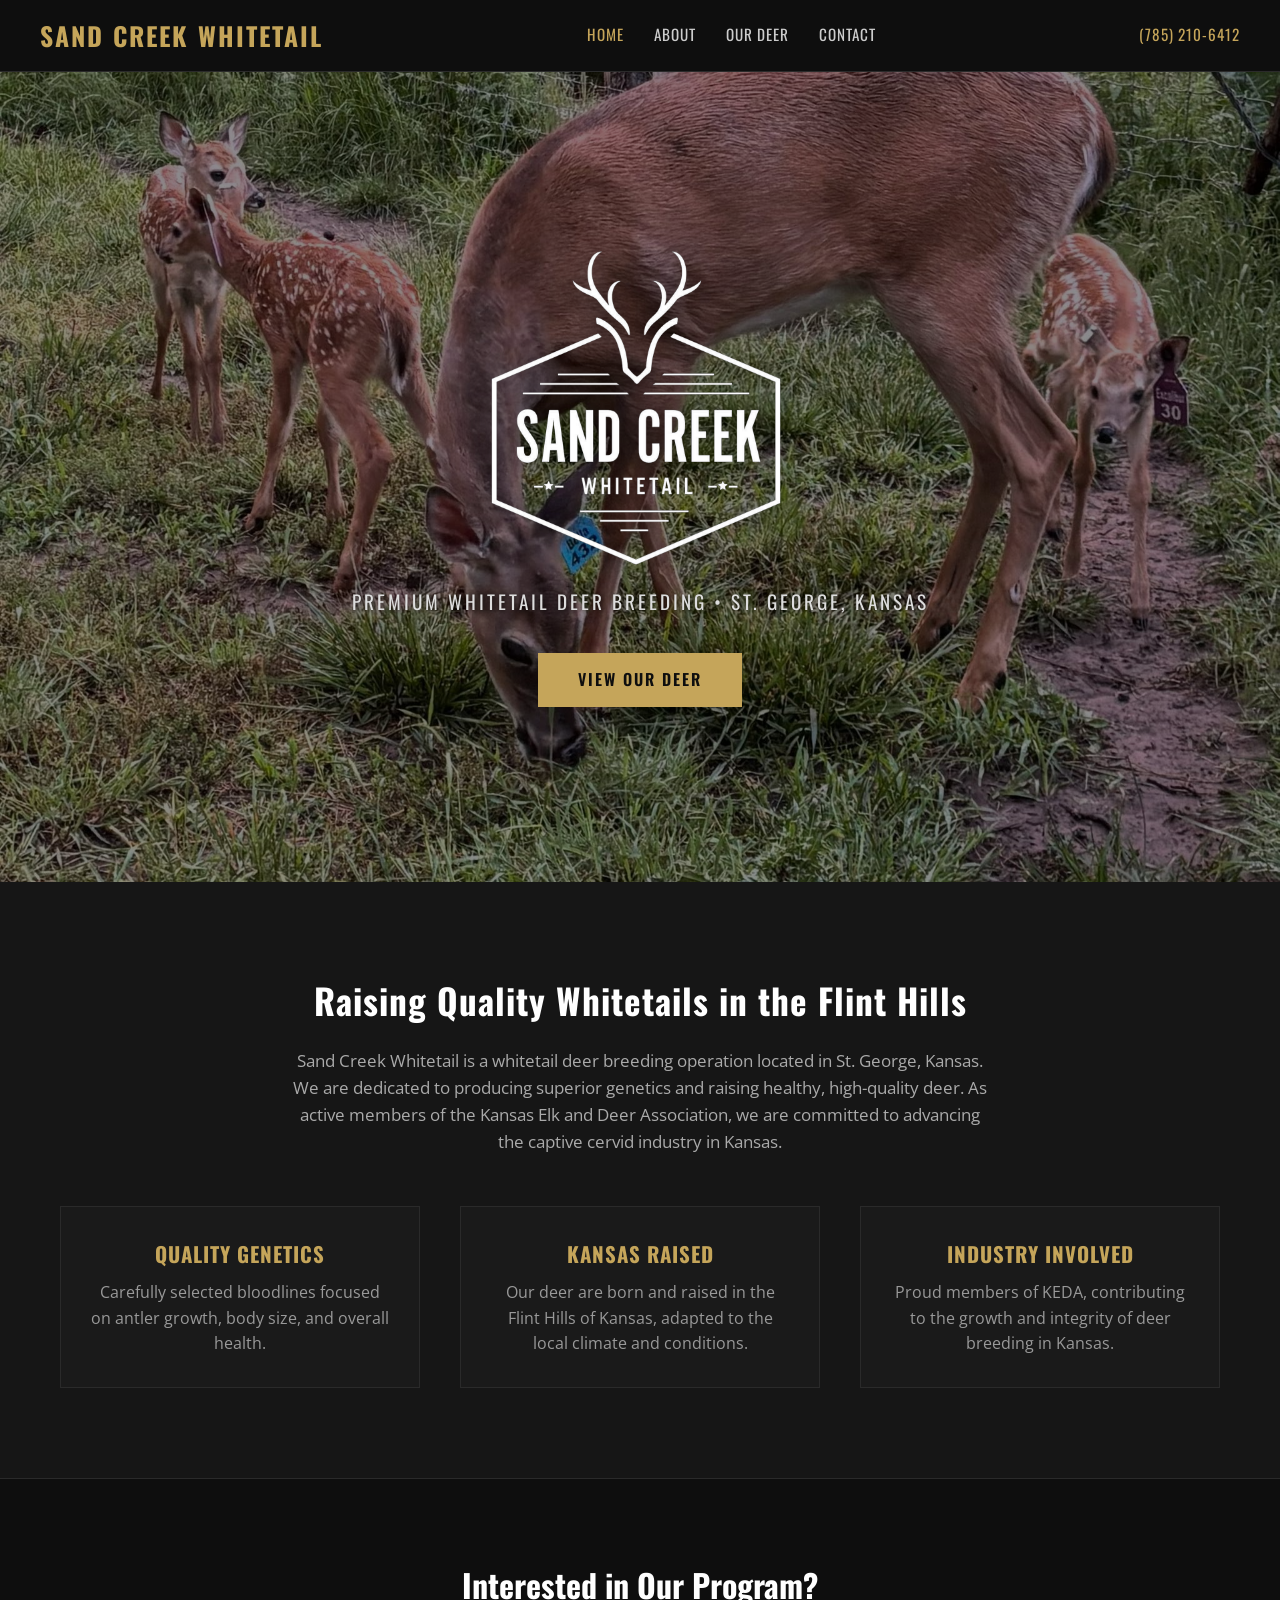
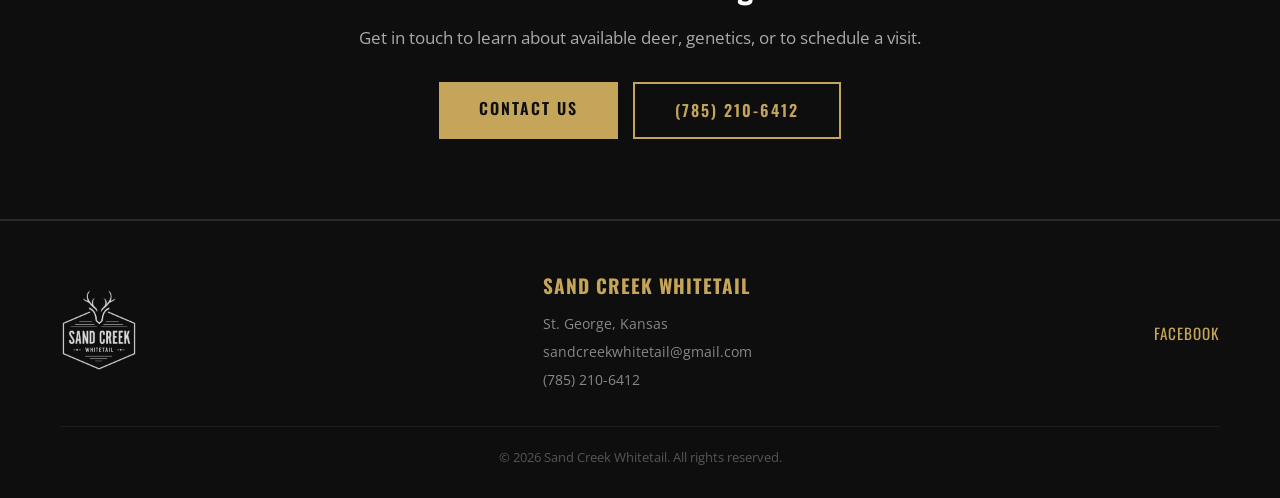
==== index.html @ 1501b025 "v10 premium design" ====
<!DOCTYPE html>
<html lang="en">
<head>
    <meta charset="UTF-8">
    <meta name="viewport" content="width=device-width, initial-scale=1.0">
    <title>Sand Creek Whitetail | St. George, Kansas</title>
    <link rel="stylesheet" href="css/style.css">
    <link href="https://fonts.googleapis.com/css2?family=Oswald:wght@400;600;700&family=Open+Sans:wght@400;600&display=swap" rel="stylesheet">
</head>
<body>
    <header>
        <nav class="navbar">
            <div class="logo">
                <a href="index.html">Sand Creek Whitetail</a>
            </div>
            <ul class="nav-links">
                <li><a href="index.html" class="active">Home</a></li>
                <li><a href="about.html">About</a></li>
                <li><a href="our-deer.html">Our Deer</a></li>
                <li><a href="contact.html">Contact</a></li>
            </ul>
            <div class="nav-phone">
                <a href="tel:7852106412">(785) 210-6412</a>
            </div>
            <div class="hamburger">
                <span></span>
                <span></span>
                <span></span>
            </div>
        </nav>
    </header>

    <section class="hero-slideshow">
        <div class="slides" id="slideshow"></div>
        <div class="hero-overlay"></div>
        <div class="hero-content">
            <img src="images/logo.png" alt="Sand Creek Whitetail" class="hero-logo">
            <p class="tagline">Premium Whitetail Deer Breeding &bull; St. George, Kansas</p>
            <a href="our-deer.html" class="btn">View Our Deer</a>
        </div>
    </section>

    <section class="intro">
        <div class="container">
            <h2>Raising Quality Whitetails in the Flint Hills</h2>
            <p>Sand Creek Whitetail is a whitetail deer breeding operation located in St. George, Kansas. We are dedicated to producing superior genetics and raising healthy, high-quality deer. As active members of the Kansas Elk and Deer Association, we are committed to advancing the captive cervid industry in Kansas.</p>
            <div class="features">
                <div class="feature">
                    <h3>Quality Genetics</h3>
                    <p>Carefully selected bloodlines focused on antler growth, body size, and overall health.</p>
                </div>
                <div class="feature">
                    <h3>Kansas Raised</h3>
                    <p>Our deer are born and raised in the Flint Hills of Kansas, adapted to the local climate and conditions.</p>
                </div>
                <div class="feature">
                    <h3>Industry Involved</h3>
                    <p>Proud members of KEDA, contributing to the growth and integrity of deer breeding in Kansas.</p>
                </div>
            </div>
        </div>
    </section>

    <section class="cta">
        <div class="container">
            <h2>Interested in Our Program?</h2>
            <p>Get in touch to learn about available deer, genetics, or to schedule a visit.</p>
            <div class="cta-buttons">
                <a href="contact.html" class="btn">Contact Us</a>
                <a href="tel:7852106412" class="btn btn-outline">(785) 210-6412</a>
            </div>
        </div>
    </section>

    <footer>
        <div class="container">
            <div class="footer-content">
                <div class="footer-logo">
                    <img src="images/logo.png" alt="Sand Creek Whitetail" class="footer-logo-img">
                </div>
                <div class="footer-info">
                    <h3>Sand Creek Whitetail</h3>
                    <p>St. George, Kansas</p>
                    <p><a href="mailto:sandcreekwhitetail@gmail.com">sandcreekwhitetail@gmail.com</a></p>
                    <p><a href="tel:7852106412">(785) 210-6412</a></p>
                </div>
                <div class="footer-social">
                    <a href="https://www.facebook.com/sandcreekwhitetail" target="_blank">Facebook</a>
                </div>
            </div>
            <div class="footer-bottom">
                <p>&copy; 2026 Sand Creek Whitetail. All rights reserved.</p>
            </div>
        </div>
    </footer>

    <script src="js/main.js"></script>
</body>
</html>
---- css/style.css ----
/* Reset & Base */
* { margin: 0; padding: 0; box-sizing: border-box; }

body {
    font-family: 'Open Sans', sans-serif;
    color: #2c2c2c;
    line-height: 1.6;
    background: #111;
}

a { text-decoration: none; color: inherit; }

.container { max-width: 1200px; margin: 0 auto; padding: 0 20px; }

/* Navigation */
.navbar {
    display: flex;
    justify-content: space-between;
    align-items: center;
    padding: 15px 40px;
    background: #0e0e0e;
    position: sticky;
    top: 0;
    z-index: 1000;
    border-bottom: 1px solid #2a2a2a;
}

.logo a {
    font-family: 'Oswald', sans-serif;
    font-size: 1.6rem;
    font-weight: 700;
    color: #c5a55a;
    text-transform: uppercase;
    letter-spacing: 2px;
}

.nav-links {
    display: flex;
    list-style: none;
    gap: 30px;
}

.nav-links a {
    font-family: 'Oswald', sans-serif;
    font-size: 0.95rem;
    color: #ccc;
    text-transform: uppercase;
    letter-spacing: 1px;
    transition: color 0.3s;
}

.nav-links a:hover, .nav-links a.active { color: #c5a55a; }

.nav-phone a {
    font-family: 'Oswald', sans-serif;
    font-size: 0.95rem;
    color: #c5a55a;
    letter-spacing: 1px;
    transition: color 0.3s;
}

.nav-phone a:hover { color: #fff; }

.hamburger { display: none; flex-direction: column; cursor: pointer; gap: 5px; }
.hamburger span { width: 25px; height: 3px; background: #fff; transition: 0.3s; }

/* Hero Slideshow */
.hero-slideshow {
    position: relative;
    height: 90vh;
    min-height: 600px;
    overflow: hidden;
}

.slides { position: absolute; top: 0; left: 0; width: 100%; height: 100%; }

.slide {
    position: absolute;
    top: 0; left: 0;
    width: 100%; height: 100%;
    background-size: cover;
    background-position: center;
    opacity: 0;
    transition: opacity 1.5s ease-in-out;
}

.slide.active { opacity: 1; }

.hero-slideshow .hero-overlay {
    position: absolute;
    top: 0; left: 0;
    width: 100%; height: 100%;
    background: rgba(0, 0, 0, 0.45);
    z-index: 1;
}

.hero-slideshow .hero-content {
    position: relative;
    z-index: 2;
    color: #fff;
    text-align: center;
    display: flex;
    flex-direction: column;
    align-items: center;
    justify-content: center;
    height: 100%;
    padding: 0 20px;
}

.hero-logo {
    width: 320px;
    max-width: 70%;
    height: auto;
    margin-bottom: 20px;
    filter: drop-shadow(0 2px 12px rgba(0,0,0,0.7));
}

.hero-content .tagline {
    font-family: 'Oswald', sans-serif;
    font-size: 1.2rem;
    margin-bottom: 35px;
    color: #ddd;
    letter-spacing: 3px;
    text-transform: uppercase;
    text-shadow: 1px 1px 4px rgba(0,0,0,0.7);
}

/* Buttons */
.btn {
    display: inline-block;
    padding: 14px 40px;
    background: #c5a55a;
    color: #0e0e0e;
    font-family: 'Oswald', sans-serif;
    font-size: 1rem;
    font-weight: 600;
    text-transform: uppercase;
    letter-spacing: 2px;
    transition: background 0.3s;
}

.btn:hover { background: #d4b86a; }

.btn-outline {
    background: transparent;
    border: 2px solid #c5a55a;
    color: #c5a55a;
    margin-left: 15px;
}

.btn-outline:hover { background: #c5a55a; color: #0e0e0e; }

.cta-buttons { display: flex; justify-content: center; flex-wrap: wrap; gap: 15px; }
.cta-buttons .btn { margin: 0; }

/* Intro Section */
.intro {
    padding: 90px 20px;
    text-align: center;
    background: #161616;
}

.intro h2 {
    font-family: 'Oswald', sans-serif;
    font-size: 2.2rem;
    margin-bottom: 20px;
    color: #fff;
    letter-spacing: 1px;
}

.intro > .container > p {
    max-width: 700px;
    margin: 0 auto 50px;
    font-size: 1.05rem;
    color: #aaa;
}

.features {
    display: grid;
    grid-template-columns: repeat(auto-fit, minmax(280px, 1fr));
    gap: 40px;
    margin-top: 40px;
}

.feature {
    padding: 30px;
    border: 1px solid #2a2a2a;
    background: #1a1a1a;
}

.feature h3 {
    font-family: 'Oswald', sans-serif;
    font-size: 1.3rem;
    margin-bottom: 10px;
    color: #c5a55a;
    text-transform: uppercase;
    letter-spacing: 1px;
}

.feature p { color: #999; }

/* CTA Section */
.cta {
    background: #0e0e0e;
    padding: 80px 20px;
    text-align: center;
    border-top: 1px solid #2a2a2a;
    border-bottom: 1px solid #2a2a2a;
}

.cta h2 {
    font-family: 'Oswald', sans-serif;
    font-size: 2rem;
    margin-bottom: 15px;
    color: #fff;
}

.cta p { margin-bottom: 30px; font-size: 1.05rem; color: #aaa; }

/* Page Header */
.page-header {
    background: #0e0e0e;
    padding: 70px 20px;
    text-align: center;
    border-bottom: 1px solid #2a2a2a;
}

.page-header h1 {
    font-family: 'Oswald', sans-serif;
    font-size: 2.8rem;
    color: #c5a55a;
    text-transform: uppercase;
    letter-spacing: 4px;
}

/* About Page */
.about-content { padding: 70px 20px; background: #161616; }

.about-text { max-width: 800px; margin: 0 auto; }

.about-text h2 {
    font-family: 'Oswald', sans-serif;
    font-size: 1.8rem;
    margin: 40px 0 15px;
    color: #c5a55a;
    text-transform: uppercase;
    letter-spacing: 1px;
}

.about-text h2:first-child { margin-top: 0; }
.about-text p { margin-bottom: 15px; color: #bbb; font-size: 1.05rem; }

/* Deer Gallery */
.deer-gallery { padding: 70px 20px; background: #161616; }

.section-intro {
    text-align: center;
    max-width: 600px;
    margin: 0 auto 50px;
    color: #999;
    font-size: 1rem;
}

.deer-grid {
    display: grid;
    grid-template-columns: repeat(auto-fit, minmax(300px, 1fr));
    gap: 4px;
}

.deer-card {
    position: relative;
    overflow: hidden;
    display: block;
    cursor: pointer;
}

.deer-card:hover .deer-image { transform: scale(1.05); }

.deer-image {
    width: 100%;
    height: 380px;
    object-fit: cover;
    display: block;
    transition: transform 0.5s ease;
}

.deer-card-label {
    position: absolute;
    bottom: 0;
    left: 0;
    right: 0;
    padding: 35px 20px 18px;
    background: linear-gradient(transparent, rgba(0,0,0,0.85));
    font-family: 'Oswald', sans-serif;
    font-size: 1.4rem;
    font-weight: 600;
    color: #fff;
    text-transform: uppercase;
    letter-spacing: 2px;
}

/* Deer Detail Page */
.deer-detail { padding: 60px 20px; background: #161616; }

.back-link {
    display: inline-block;
    margin-bottom: 30px;
    font-family: 'Oswald', sans-serif;
    font-size: 0.9rem;
    color: #c5a55a;
    text-transform: uppercase;
    letter-spacing: 2px;
    transition: color 0.3s;
}

.back-link:hover { color: #fff; }

.deer-detail-grid {
    display: grid;
    grid-template-columns: repeat(auto-fit, minmax(400px, 1fr));
    gap: 4px;
}

.deer-detail-image { width: 100%; height: auto; display: block; }

/* Contact Page */
.contact-content { padding: 70px 20px; background: #161616; }

.contact-grid {
    display: grid;
    grid-template-columns: 1fr 1fr;
    gap: 60px;
    align-items: start;
}

.contact-info h2 {
    font-family: 'Oswald', sans-serif;
    font-size: 1.8rem;
    color: #c5a55a;
    margin-bottom: 15px;
    text-transform: uppercase;
    letter-spacing: 1px;
}

.contact-info > p { color: #999; margin-bottom: 30px; }

.contact-item { margin-bottom: 25px; }

.contact-item h3 {
    font-family: 'Oswald', sans-serif;
    font-size: 1rem;
    color: #c5a55a;
    margin-bottom: 5px;
    text-transform: uppercase;
    letter-spacing: 1px;
}

.contact-item a { color: #bbb; transition: color 0.3s; }
.contact-item a:hover { color: #c5a55a; }

/* Footer */
footer {
    background: #0e0e0e;
    color: #888;
    padding: 50px 20px 30px;
    border-top: 1px solid #2a2a2a;
}

.footer-content {
    display: flex;
    justify-content: space-between;
    align-items: center;
    margin-bottom: 30px;
    gap: 30px;
}

.footer-logo-img {
    height: 80px;
    width: auto;
    opacity: 0.85;
}

.footer-info h3 {
    font-family: 'Oswald', sans-serif;
    color: #c5a55a;
    font-size: 1.2rem;
    margin-bottom: 10px;
    text-transform: uppercase;
    letter-spacing: 1px;
}

.footer-info p { margin-bottom: 5px; font-size: 0.9rem; }
.footer-info a { color: #888; transition: color 0.3s; }
.footer-info a:hover { color: #c5a55a; }

.footer-social a {
    color: #c5a55a;
    font-family: 'Oswald', sans-serif;
    font-size: 0.95rem;
    text-transform: uppercase;
    letter-spacing: 1px;
}

.footer-bottom {
    border-top: 1px solid #1e1e1e;
    padding-top: 20px;
    text-align: center;
    font-size: 0.8rem;
    color: #555;
}

/* Responsive */
@media (max-width: 768px) {
    .nav-links {
        display: none;
        position: absolute;
        top: 100%;
        left: 0;
        width: 100%;
        background: #0e0e0e;
        flex-direction: column;
        padding: 20px 40px;
        gap: 15px;
    }

    .nav-links.active { display: flex; }
    .hamburger { display: flex; }
    .nav-phone { display: none; }

    .hero-logo { width: 220px; }
    .hero-content .tagline { font-size: 0.9rem; letter-spacing: 2px; }

    .deer-detail-grid { grid-template-columns: 1fr; }
    .contact-grid { grid-template-columns: 1fr; }

    .footer-content { flex-direction: column; text-align: center; }
}
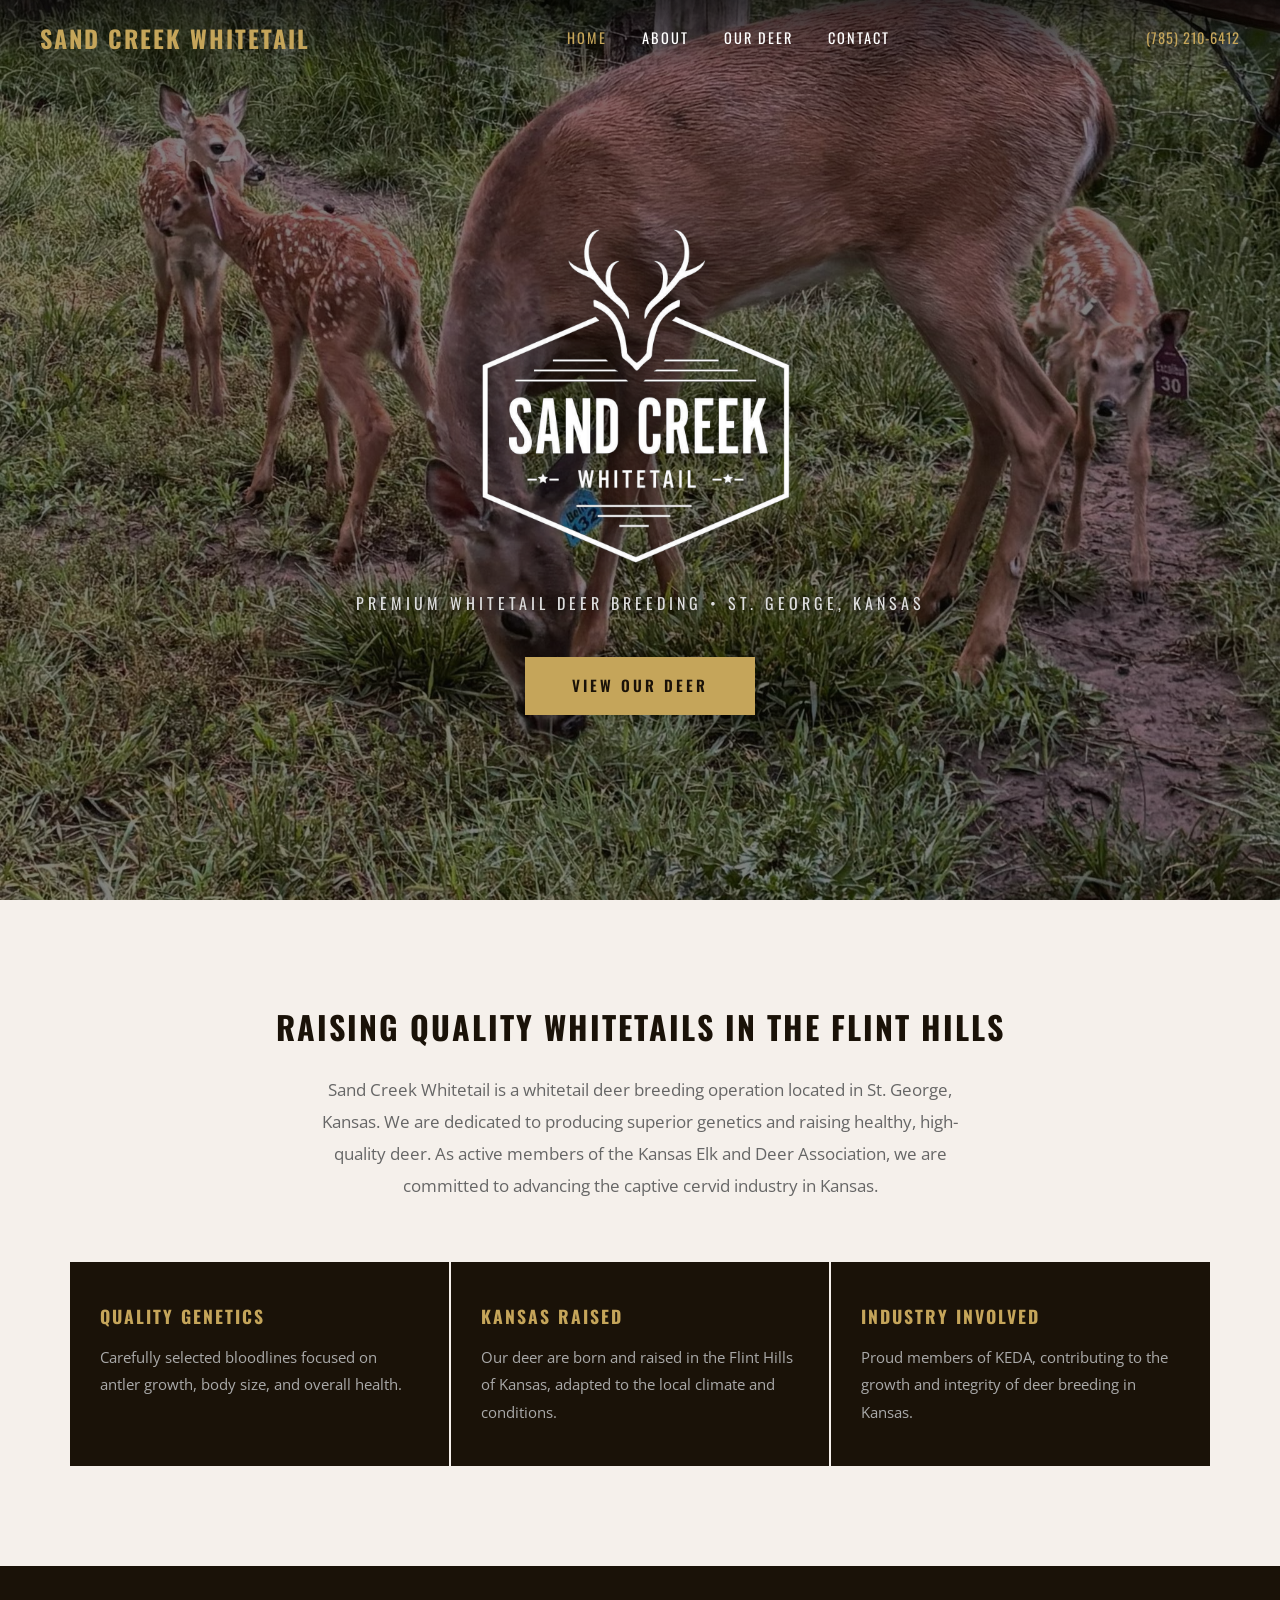
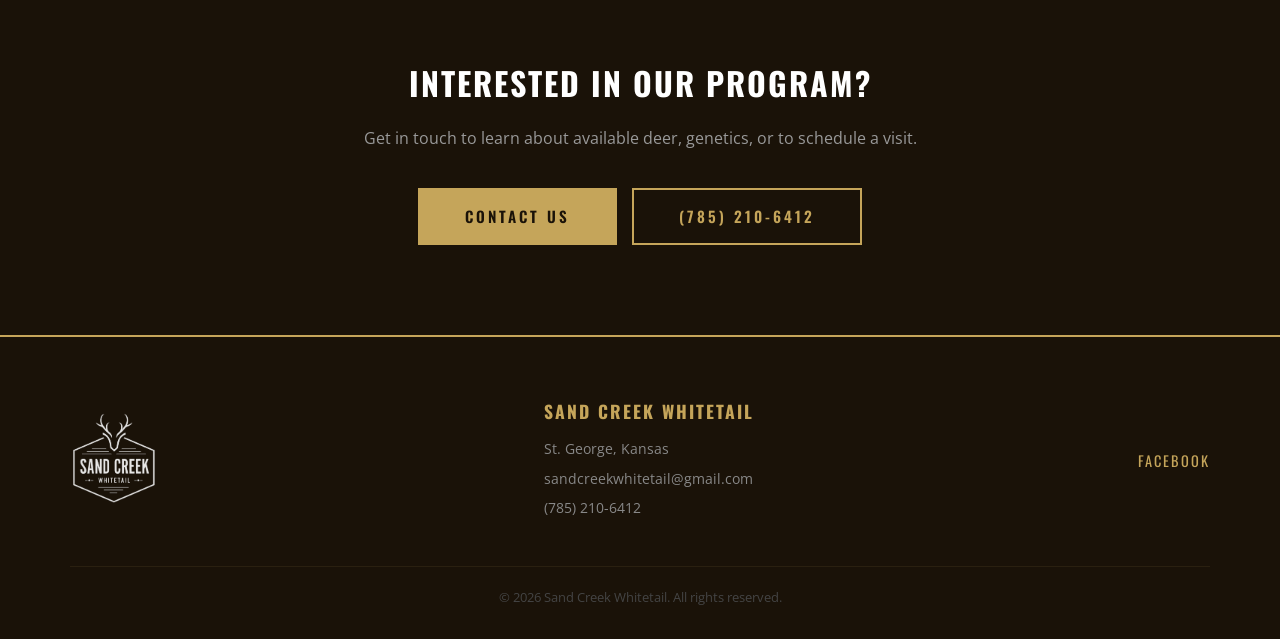
==== commit 1c3cc79d: "v11 rocky ridge style" ====
--- a/index.html
+++ b/index.html
@@ -8,8 +8,12 @@
     <link href="https://fonts.googleapis.com/css2?family=Oswald:wght@400;600;700&family=Open+Sans:wght@400;600&display=swap" rel="stylesheet">
 </head>
 <body>
-    <header>
-        <nav class="navbar">
+
+    <section class="hero-slideshow">
+        <div class="slides" id="slideshow"></div>
+        <div class="hero-overlay"></div>
+
+        <nav class="navbar navbar-hero">
             <div class="logo">
                 <a href="index.html">Sand Creek Whitetail</a>
             </div>
@@ -28,11 +32,7 @@
                 <span></span>
             </div>
         </nav>
-    </header>
 
-    <section class="hero-slideshow">
-        <div class="slides" id="slideshow"></div>
-        <div class="hero-overlay"></div>
         <div class="hero-content">
             <img src="images/logo.png" alt="Sand Creek Whitetail" class="hero-logo">
             <p class="tagline">Premium Whitetail Deer Breeding &bull; St. George, Kansas</p>
--- a/css/style.css
+++ b/css/style.css
@@ -3,31 +3,41 @@
 
 body {
     font-family: 'Open Sans', sans-serif;
-    color: #2c2c2c;
-    line-height: 1.6;
-    background: #111;
+    color: #222;
+    line-height: 1.7;
+    background: #f5f0eb;
 }
 
 a { text-decoration: none; color: inherit; }
-
-.container { max-width: 1200px; margin: 0 auto; padding: 0 20px; }
-
-/* Navigation */
+.container { max-width: 1200px; margin: 0 auto; padding: 0 30px; }
+
+/* ── NAVBAR ── */
 .navbar {
     display: flex;
     justify-content: space-between;
     align-items: center;
-    padding: 15px 40px;
-    background: #0e0e0e;
+    padding: 18px 40px;
+    z-index: 100;
+}
+
+/* Transparent navbar overlaid on hero */
+.navbar-hero {
+    position: absolute;
+    top: 0; left: 0; right: 0;
+    background: linear-gradient(to bottom, rgba(0,0,0,0.6) 0%, transparent 100%);
+}
+
+/* Solid navbar for inner pages */
+.navbar-solid {
     position: sticky;
     top: 0;
-    z-index: 1000;
-    border-bottom: 1px solid #2a2a2a;
+    background: #1a1208;
+    border-bottom: 2px solid #c5a55a;
 }
 
 .logo a {
     font-family: 'Oswald', sans-serif;
-    font-size: 1.6rem;
+    font-size: 1.5rem;
     font-weight: 700;
     color: #c5a55a;
     text-transform: uppercase;
@@ -37,39 +47,43 @@
 .nav-links {
     display: flex;
     list-style: none;
-    gap: 30px;
+    gap: 35px;
 }
 
 .nav-links a {
     font-family: 'Oswald', sans-serif;
-    font-size: 0.95rem;
-    color: #ccc;
-    text-transform: uppercase;
+    font-size: 0.9rem;
+    color: #fff;
+    text-transform: uppercase;
+    letter-spacing: 2px;
+    transition: color 0.3s;
+}
+
+.nav-links a:hover, .nav-links a.active { color: #c5a55a; }
+
+.nav-phone a {
+    font-family: 'Oswald', sans-serif;
+    font-size: 0.9rem;
+    color: #c5a55a;
     letter-spacing: 1px;
     transition: color 0.3s;
 }
 
-.nav-links a:hover, .nav-links a.active { color: #c5a55a; }
-
-.nav-phone a {
-    font-family: 'Oswald', sans-serif;
-    font-size: 0.95rem;
-    color: #c5a55a;
-    letter-spacing: 1px;
-    transition: color 0.3s;
-}
-
 .nav-phone a:hover { color: #fff; }
 
 .hamburger { display: none; flex-direction: column; cursor: pointer; gap: 5px; }
-.hamburger span { width: 25px; height: 3px; background: #fff; transition: 0.3s; }
-
-/* Hero Slideshow */
+.hamburger span { width: 25px; height: 2px; background: #fff; }
+
+/* ── HERO SLIDESHOW ── */
 .hero-slideshow {
     position: relative;
-    height: 90vh;
-    min-height: 600px;
+    height: 100vh;
+    min-height: 650px;
     overflow: hidden;
+    display: flex;
+    flex-direction: column;
+    justify-content: center;
+    align-items: center;
 }
 
 .slides { position: absolute; top: 0; left: 0; width: 100%; height: 100%; }
@@ -79,7 +93,7 @@
     top: 0; left: 0;
     width: 100%; height: 100%;
     background-size: cover;
-    background-position: center;
+    background-position: center center;
     opacity: 0;
     transition: opacity 1.5s ease-in-out;
 }
@@ -90,7 +104,7 @@
     position: absolute;
     top: 0; left: 0;
     width: 100%; height: 100%;
-    background: rgba(0, 0, 0, 0.45);
+    background: rgba(10, 8, 4, 0.5);
     z-index: 1;
 }
 
@@ -103,109 +117,107 @@
     flex-direction: column;
     align-items: center;
     justify-content: center;
-    height: 100%;
-    padding: 0 20px;
+    padding: 100px 20px 60px;
+    width: 100%;
 }
 
 .hero-logo {
-    width: 320px;
-    max-width: 70%;
+    width: 340px;
+    max-width: 65%;
     height: auto;
-    margin-bottom: 20px;
-    filter: drop-shadow(0 2px 12px rgba(0,0,0,0.7));
+    margin-bottom: 25px;
+    filter: drop-shadow(0 4px 20px rgba(0,0,0,0.8));
 }
 
 .hero-content .tagline {
     font-family: 'Oswald', sans-serif;
-    font-size: 1.2rem;
-    margin-bottom: 35px;
+    font-size: 1rem;
+    margin-bottom: 40px;
     color: #ddd;
-    letter-spacing: 3px;
-    text-transform: uppercase;
-    text-shadow: 1px 1px 4px rgba(0,0,0,0.7);
-}
-
-/* Buttons */
+    letter-spacing: 4px;
+    text-transform: uppercase;
+    text-shadow: 1px 1px 6px rgba(0,0,0,0.8);
+}
+
+/* ── BUTTONS ── */
 .btn {
     display: inline-block;
-    padding: 14px 40px;
+    padding: 14px 45px;
     background: #c5a55a;
-    color: #0e0e0e;
-    font-family: 'Oswald', sans-serif;
-    font-size: 1rem;
+    color: #1a1208;
+    font-family: 'Oswald', sans-serif;
+    font-size: 0.95rem;
     font-weight: 600;
     text-transform: uppercase;
-    letter-spacing: 2px;
-    transition: background 0.3s;
-}
-
-.btn:hover { background: #d4b86a; }
+    letter-spacing: 3px;
+    transition: background 0.3s, color 0.3s;
+    border: 2px solid #c5a55a;
+}
+
+.btn:hover { background: #d4b86a; border-color: #d4b86a; }
 
 .btn-outline {
     background: transparent;
-    border: 2px solid #c5a55a;
-    color: #c5a55a;
-    margin-left: 15px;
-}
-
-.btn-outline:hover { background: #c5a55a; color: #0e0e0e; }
+    color: #c5a55a;
+}
+
+.btn-outline:hover { background: #c5a55a; color: #1a1208; }
 
 .cta-buttons { display: flex; justify-content: center; flex-wrap: wrap; gap: 15px; }
-.cta-buttons .btn { margin: 0; }
-
-/* Intro Section */
+
+/* ── INTRO ── */
 .intro {
-    padding: 90px 20px;
-    text-align: center;
-    background: #161616;
+    padding: 100px 20px;
+    text-align: center;
+    background: #f5f0eb;
 }
 
 .intro h2 {
     font-family: 'Oswald', sans-serif;
-    font-size: 2.2rem;
+    font-size: 2rem;
     margin-bottom: 20px;
-    color: #fff;
-    letter-spacing: 1px;
+    color: #1a1208;
+    letter-spacing: 2px;
+    text-transform: uppercase;
 }
 
 .intro > .container > p {
-    max-width: 700px;
-    margin: 0 auto 50px;
+    max-width: 680px;
+    margin: 0 auto 60px;
     font-size: 1.05rem;
-    color: #aaa;
+    color: #666;
+    line-height: 1.9;
 }
 
 .features {
     display: grid;
     grid-template-columns: repeat(auto-fit, minmax(280px, 1fr));
-    gap: 40px;
-    margin-top: 40px;
+    gap: 2px;
+    margin-top: 20px;
 }
 
 .feature {
-    padding: 30px;
-    border: 1px solid #2a2a2a;
-    background: #1a1a1a;
+    padding: 40px 30px;
+    background: #1a1208;
+    text-align: left;
 }
 
 .feature h3 {
     font-family: 'Oswald', sans-serif;
-    font-size: 1.3rem;
-    margin-bottom: 10px;
-    color: #c5a55a;
-    text-transform: uppercase;
-    letter-spacing: 1px;
-}
-
-.feature p { color: #999; }
-
-/* CTA Section */
+    font-size: 1.1rem;
+    margin-bottom: 12px;
+    color: #c5a55a;
+    text-transform: uppercase;
+    letter-spacing: 2px;
+}
+
+.feature p { color: #aaa; font-size: 0.95rem; line-height: 1.8; }
+
+/* ── CTA ── */
 .cta {
-    background: #0e0e0e;
-    padding: 80px 20px;
-    text-align: center;
-    border-top: 1px solid #2a2a2a;
-    border-bottom: 1px solid #2a2a2a;
+    background: #1a1208;
+    padding: 90px 20px;
+    text-align: center;
 }
 
 .cta h2 {
@@ -213,58 +225,62 @@
     font-size: 2rem;
     margin-bottom: 15px;
     color: #fff;
-}
-
-.cta p { margin-bottom: 30px; font-size: 1.05rem; color: #aaa; }
-
-/* Page Header */
+    text-transform: uppercase;
+    letter-spacing: 2px;
+}
+
+.cta p { margin-bottom: 35px; font-size: 1rem; color: #999; }
+
+/* ── PAGE HEADER ── */
 .page-header {
-    background: #0e0e0e;
-    padding: 70px 20px;
-    text-align: center;
-    border-bottom: 1px solid #2a2a2a;
+    background: #1a1208;
+    padding: 80px 20px;
+    text-align: center;
+    border-bottom: 2px solid #c5a55a;
 }
 
 .page-header h1 {
     font-family: 'Oswald', sans-serif;
-    font-size: 2.8rem;
-    color: #c5a55a;
-    text-transform: uppercase;
-    letter-spacing: 4px;
-}
-
-/* About Page */
-.about-content { padding: 70px 20px; background: #161616; }
+    font-size: 2.5rem;
+    color: #c5a55a;
+    text-transform: uppercase;
+    letter-spacing: 5px;
+}
+
+/* ── ABOUT ── */
+.about-content { padding: 80px 20px; background: #f5f0eb; }
 
 .about-text { max-width: 800px; margin: 0 auto; }
 
 .about-text h2 {
     font-family: 'Oswald', sans-serif;
-    font-size: 1.8rem;
-    margin: 40px 0 15px;
-    color: #c5a55a;
-    text-transform: uppercase;
-    letter-spacing: 1px;
+    font-size: 1.6rem;
+    margin: 50px 0 15px;
+    color: #1a1208;
+    text-transform: uppercase;
+    letter-spacing: 2px;
+    border-bottom: 1px solid #c5a55a;
+    padding-bottom: 10px;
 }
 
 .about-text h2:first-child { margin-top: 0; }
-.about-text p { margin-bottom: 15px; color: #bbb; font-size: 1.05rem; }
-
-/* Deer Gallery */
-.deer-gallery { padding: 70px 20px; background: #161616; }
+.about-text p { margin-bottom: 15px; color: #555; font-size: 1.05rem; }
+
+/* ── DEER GALLERY ── */
+.deer-gallery { padding: 80px 20px; background: #f5f0eb; }
 
 .section-intro {
     text-align: center;
     max-width: 600px;
     margin: 0 auto 50px;
-    color: #999;
+    color: #777;
     font-size: 1rem;
 }
 
 .deer-grid {
     display: grid;
-    grid-template-columns: repeat(auto-fit, minmax(300px, 1fr));
-    gap: 4px;
+    grid-template-columns: repeat(auto-fit, minmax(280px, 1fr));
+    gap: 3px;
 }
 
 .deer-card {
@@ -272,59 +288,58 @@
     overflow: hidden;
     display: block;
     cursor: pointer;
-}
-
-.deer-card:hover .deer-image { transform: scale(1.05); }
+    background: #1a1208;
+}
+
+.deer-card:hover .deer-image { transform: scale(1.04); }
 
 .deer-image {
     width: 100%;
-    height: 380px;
+    height: 400px;
     object-fit: cover;
     display: block;
-    transition: transform 0.5s ease;
+    transition: transform 0.6s ease;
 }
 
 .deer-card-label {
     position: absolute;
-    bottom: 0;
-    left: 0;
-    right: 0;
-    padding: 35px 20px 18px;
-    background: linear-gradient(transparent, rgba(0,0,0,0.85));
-    font-family: 'Oswald', sans-serif;
-    font-size: 1.4rem;
+    bottom: 0; left: 0; right: 0;
+    padding: 40px 20px 20px;
+    background: linear-gradient(transparent, rgba(10,8,4,0.9));
+    font-family: 'Oswald', sans-serif;
+    font-size: 1.3rem;
     font-weight: 600;
     color: #fff;
     text-transform: uppercase;
-    letter-spacing: 2px;
-}
-
-/* Deer Detail Page */
-.deer-detail { padding: 60px 20px; background: #161616; }
+    letter-spacing: 3px;
+}
+
+/* ── DEER DETAIL ── */
+.deer-detail { padding: 60px 20px; background: #f5f0eb; }
 
 .back-link {
     display: inline-block;
     margin-bottom: 30px;
     font-family: 'Oswald', sans-serif;
-    font-size: 0.9rem;
+    font-size: 0.85rem;
     color: #c5a55a;
     text-transform: uppercase;
     letter-spacing: 2px;
     transition: color 0.3s;
 }
 
-.back-link:hover { color: #fff; }
+.back-link:hover { color: #1a1208; }
 
 .deer-detail-grid {
     display: grid;
     grid-template-columns: repeat(auto-fit, minmax(400px, 1fr));
-    gap: 4px;
+    gap: 3px;
 }
 
 .deer-detail-image { width: 100%; height: auto; display: block; }
 
-/* Contact Page */
-.contact-content { padding: 70px 20px; background: #161616; }
+/* ── CONTACT ── */
+.contact-content { padding: 80px 20px; background: #f5f0eb; }
 
 .contact-grid {
     display: grid;
@@ -335,58 +350,56 @@
 
 .contact-info h2 {
     font-family: 'Oswald', sans-serif;
-    font-size: 1.8rem;
-    color: #c5a55a;
+    font-size: 1.6rem;
+    color: #1a1208;
     margin-bottom: 15px;
     text-transform: uppercase;
-    letter-spacing: 1px;
-}
-
-.contact-info > p { color: #999; margin-bottom: 30px; }
+    letter-spacing: 2px;
+    border-bottom: 1px solid #c5a55a;
+    padding-bottom: 10px;
+}
+
+.contact-info > p { color: #777; margin-bottom: 30px; }
 
 .contact-item { margin-bottom: 25px; }
 
 .contact-item h3 {
     font-family: 'Oswald', sans-serif;
-    font-size: 1rem;
+    font-size: 0.85rem;
     color: #c5a55a;
     margin-bottom: 5px;
     text-transform: uppercase;
-    letter-spacing: 1px;
-}
-
-.contact-item a { color: #bbb; transition: color 0.3s; }
+    letter-spacing: 2px;
+}
+
+.contact-item a { color: #555; transition: color 0.3s; }
 .contact-item a:hover { color: #c5a55a; }
 
-/* Footer */
+/* ── FOOTER ── */
 footer {
-    background: #0e0e0e;
+    background: #1a1208;
     color: #888;
-    padding: 50px 20px 30px;
-    border-top: 1px solid #2a2a2a;
+    padding: 60px 20px 30px;
+    border-top: 2px solid #c5a55a;
 }
 
 .footer-content {
     display: flex;
     justify-content: space-between;
     align-items: center;
-    margin-bottom: 30px;
+    margin-bottom: 40px;
     gap: 30px;
 }
 
-.footer-logo-img {
-    height: 80px;
-    width: auto;
-    opacity: 0.85;
-}
+.footer-logo-img { height: 90px; width: auto; opacity: 0.9; }
 
 .footer-info h3 {
     font-family: 'Oswald', sans-serif;
     color: #c5a55a;
-    font-size: 1.2rem;
+    font-size: 1.1rem;
     margin-bottom: 10px;
     text-transform: uppercase;
-    letter-spacing: 1px;
+    letter-spacing: 2px;
 }
 
 .footer-info p { margin-bottom: 5px; font-size: 0.9rem; }
@@ -396,42 +409,42 @@
 .footer-social a {
     color: #c5a55a;
     font-family: 'Oswald', sans-serif;
-    font-size: 0.95rem;
-    text-transform: uppercase;
-    letter-spacing: 1px;
+    font-size: 0.9rem;
+    text-transform: uppercase;
+    letter-spacing: 2px;
 }
 
 .footer-bottom {
-    border-top: 1px solid #1e1e1e;
+    border-top: 1px solid #2a2010;
     padding-top: 20px;
     text-align: center;
     font-size: 0.8rem;
-    color: #555;
-}
-
-/* Responsive */
-@media (max-width: 768px) {
+    color: #444;
+}
+
+/* ── RESPONSIVE ── */
+@media (max-width: 900px) {
     .nav-links {
         display: none;
         position: absolute;
         top: 100%;
         left: 0;
         width: 100%;
-        background: #0e0e0e;
+        background: #1a1208;
         flex-direction: column;
         padding: 20px 40px;
         gap: 15px;
+        z-index: 200;
     }
 
     .nav-links.active { display: flex; }
     .hamburger { display: flex; }
     .nav-phone { display: none; }
 
-    .hero-logo { width: 220px; }
-    .hero-content .tagline { font-size: 0.9rem; letter-spacing: 2px; }
+    .hero-logo { width: 240px; }
+    .hero-content .tagline { letter-spacing: 2px; font-size: 0.85rem; }
 
     .deer-detail-grid { grid-template-columns: 1fr; }
     .contact-grid { grid-template-columns: 1fr; }
-
     .footer-content { flex-direction: column; text-align: center; }
 }
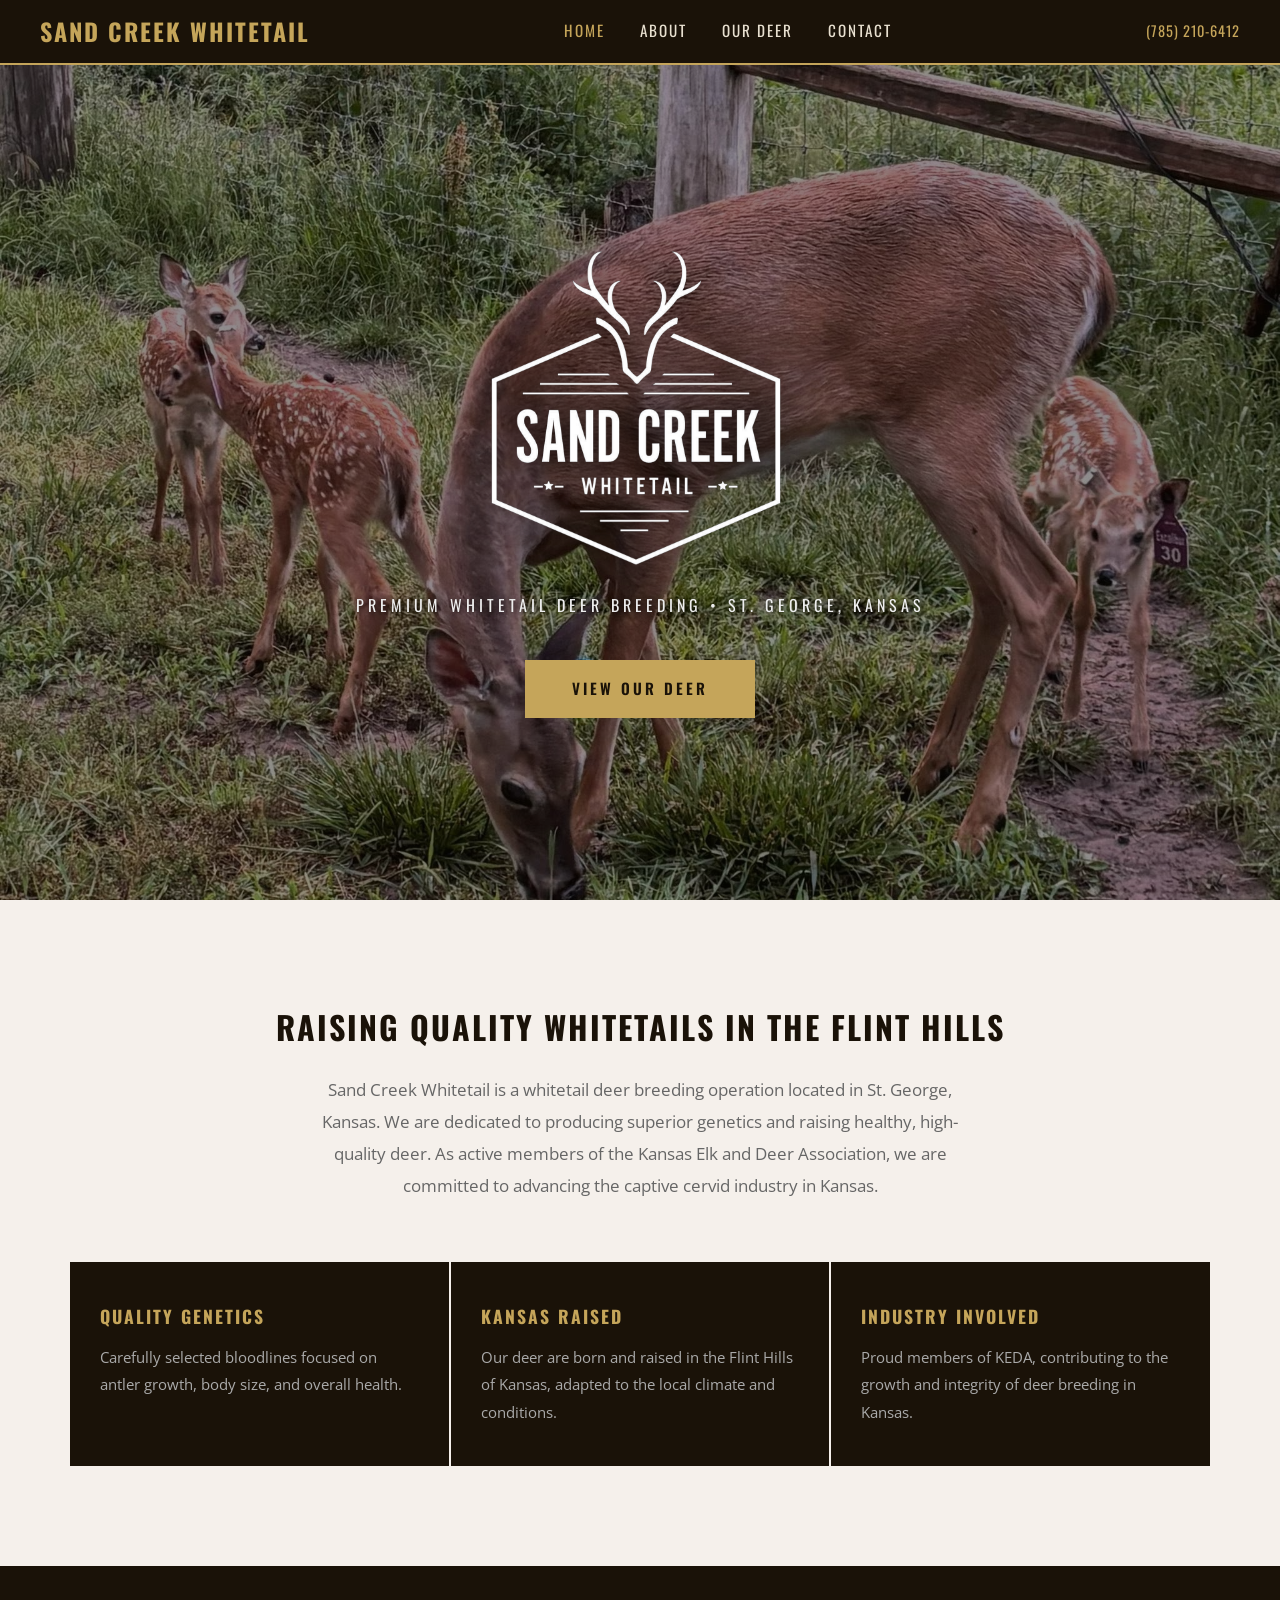
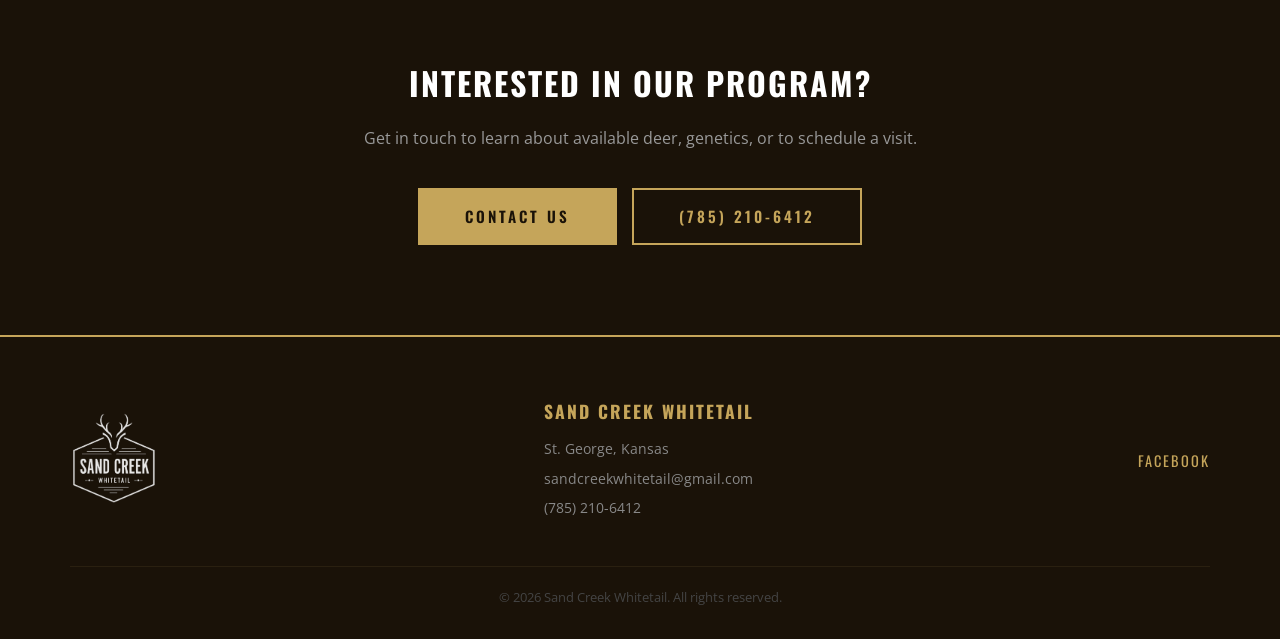
==== commit 9880ad5e: "v13" ====
--- a/index.html
+++ b/index.html
@@ -9,30 +9,29 @@
 </head>
 <body>
 
+    <nav class="navbar">
+        <div class="logo">
+            <a href="index.html">Sand Creek Whitetail</a>
+        </div>
+        <ul class="nav-links">
+            <li><a href="index.html" class="active">Home</a></li>
+            <li><a href="about.html">About</a></li>
+            <li><a href="our-deer.html">Our Deer</a></li>
+            <li><a href="contact.html">Contact</a></li>
+        </ul>
+        <div class="nav-phone">
+            <a href="tel:7852106412">(785) 210-6412</a>
+        </div>
+        <div class="hamburger">
+            <span></span>
+            <span></span>
+            <span></span>
+        </div>
+    </nav>
+
     <section class="hero-slideshow">
         <div class="slides" id="slideshow"></div>
         <div class="hero-overlay"></div>
-
-        <nav class="navbar navbar-hero">
-            <div class="logo">
-                <a href="index.html">Sand Creek Whitetail</a>
-            </div>
-            <ul class="nav-links">
-                <li><a href="index.html" class="active">Home</a></li>
-                <li><a href="about.html">About</a></li>
-                <li><a href="our-deer.html">Our Deer</a></li>
-                <li><a href="contact.html">Contact</a></li>
-            </ul>
-            <div class="nav-phone">
-                <a href="tel:7852106412">(785) 210-6412</a>
-            </div>
-            <div class="hamburger">
-                <span></span>
-                <span></span>
-                <span></span>
-            </div>
-        </nav>
-
         <div class="hero-content">
             <img src="images/logo.png" alt="Sand Creek Whitetail" class="hero-logo">
             <p class="tagline">Premium Whitetail Deer Breeding &bull; St. George, Kansas</p>
--- a/css/style.css
+++ b/css/style.css
@@ -11,28 +11,18 @@
 a { text-decoration: none; color: inherit; }
 .container { max-width: 1200px; margin: 0 auto; padding: 0 30px; }
 
-/* ── NAVBAR ── */
+/* ── NAVBAR (always solid, always above content) ── */
 .navbar {
     display: flex;
     justify-content: space-between;
     align-items: center;
-    padding: 18px 40px;
-    z-index: 100;
-}
-
-/* Transparent navbar overlaid on hero */
-.navbar-hero {
-    position: absolute;
-    top: 0; left: 0; right: 0;
-    background: linear-gradient(to bottom, rgba(0,0,0,0.6) 0%, transparent 100%);
-}
-
-/* Solid navbar for inner pages */
-.navbar-solid {
+    padding: 0 40px;
+    height: 65px;
+    background: #1a1208;
+    border-bottom: 2px solid #c5a55a;
     position: sticky;
     top: 0;
-    background: #1a1208;
-    border-bottom: 2px solid #c5a55a;
+    z-index: 1000;
 }
 
 .logo a {
@@ -42,6 +32,7 @@
     color: #c5a55a;
     text-transform: uppercase;
     letter-spacing: 2px;
+    white-space: nowrap;
 }
 
 .nav-links {
@@ -52,38 +43,36 @@
 
 .nav-links a {
     font-family: 'Oswald', sans-serif;
+    font-size: 0.95rem;
+    color: #e8e0d0;
+    text-transform: uppercase;
+    letter-spacing: 2px;
+    transition: color 0.3s;
+}
+
+.nav-links a:hover,
+.nav-links a.active { color: #c5a55a; }
+
+.nav-phone a {
+    font-family: 'Oswald', sans-serif;
     font-size: 0.9rem;
-    color: #fff;
-    text-transform: uppercase;
-    letter-spacing: 2px;
+    color: #c5a55a;
+    letter-spacing: 1px;
+    white-space: nowrap;
     transition: color 0.3s;
 }
 
-.nav-links a:hover, .nav-links a.active { color: #c5a55a; }
-
-.nav-phone a {
-    font-family: 'Oswald', sans-serif;
-    font-size: 0.9rem;
-    color: #c5a55a;
-    letter-spacing: 1px;
-    transition: color 0.3s;
-}
-
 .nav-phone a:hover { color: #fff; }
 
 .hamburger { display: none; flex-direction: column; cursor: pointer; gap: 5px; }
-.hamburger span { width: 25px; height: 2px; background: #fff; }
+.hamburger span { width: 25px; height: 2px; background: #e8e0d0; }
 
 /* ── HERO SLIDESHOW ── */
 .hero-slideshow {
     position: relative;
-    height: 100vh;
-    min-height: 650px;
+    height: calc(100vh - 65px);
+    min-height: 600px;
     overflow: hidden;
-    display: flex;
-    flex-direction: column;
-    justify-content: center;
-    align-items: center;
 }
 
 .slides { position: absolute; top: 0; left: 0; width: 100%; height: 100%; }
@@ -93,7 +82,7 @@
     top: 0; left: 0;
     width: 100%; height: 100%;
     background-size: cover;
-    background-position: center center;
+    background-position: top center;
     opacity: 0;
     transition: opacity 1.5s ease-in-out;
 }
@@ -104,39 +93,40 @@
     position: absolute;
     top: 0; left: 0;
     width: 100%; height: 100%;
-    background: rgba(10, 8, 4, 0.5);
+    background: rgba(10, 8, 4, 0.45);
     z-index: 1;
 }
 
 .hero-slideshow .hero-content {
-    position: relative;
+    position: absolute;
+    top: 0; left: 0;
+    width: 100%; height: 100%;
     z-index: 2;
-    color: #fff;
-    text-align: center;
     display: flex;
     flex-direction: column;
     align-items: center;
     justify-content: center;
-    padding: 100px 20px 60px;
-    width: 100%;
+    color: #fff;
+    text-align: center;
+    padding: 20px;
 }
 
 .hero-logo {
-    width: 340px;
-    max-width: 65%;
+    width: 320px;
+    max-width: 60%;
     height: auto;
     margin-bottom: 25px;
-    filter: drop-shadow(0 4px 20px rgba(0,0,0,0.8));
+    filter: drop-shadow(0 4px 20px rgba(0,0,0,0.9));
 }
 
 .hero-content .tagline {
     font-family: 'Oswald', sans-serif;
     font-size: 1rem;
     margin-bottom: 40px;
-    color: #ddd;
+    color: #eee;
     letter-spacing: 4px;
     text-transform: uppercase;
-    text-shadow: 1px 1px 6px rgba(0,0,0,0.8);
+    text-shadow: 1px 1px 6px rgba(0,0,0,0.9);
 }
 
 /* ── BUTTONS ── */
@@ -150,27 +140,17 @@
     font-weight: 600;
     text-transform: uppercase;
     letter-spacing: 3px;
-    transition: background 0.3s, color 0.3s;
+    transition: background 0.3s;
     border: 2px solid #c5a55a;
 }
 
 .btn:hover { background: #d4b86a; border-color: #d4b86a; }
-
-.btn-outline {
-    background: transparent;
-    color: #c5a55a;
-}
-
+.btn-outline { background: transparent; color: #c5a55a; }
 .btn-outline:hover { background: #c5a55a; color: #1a1208; }
-
 .cta-buttons { display: flex; justify-content: center; flex-wrap: wrap; gap: 15px; }
 
 /* ── INTRO ── */
-.intro {
-    padding: 100px 20px;
-    text-align: center;
-    background: #f5f0eb;
-}
+.intro { padding: 100px 20px; text-align: center; background: #f5f0eb; }
 
 .intro h2 {
     font-family: 'Oswald', sans-serif;
@@ -189,18 +169,9 @@
     line-height: 1.9;
 }
 
-.features {
-    display: grid;
-    grid-template-columns: repeat(auto-fit, minmax(280px, 1fr));
-    gap: 2px;
-    margin-top: 20px;
-}
-
-.feature {
-    padding: 40px 30px;
-    background: #1a1208;
-    text-align: left;
-}
+.features { display: grid; grid-template-columns: repeat(auto-fit, minmax(280px, 1fr)); gap: 2px; margin-top: 20px; }
+
+.feature { padding: 40px 30px; background: #1a1208; text-align: left; }
 
 .feature h3 {
     font-family: 'Oswald', sans-serif;
@@ -214,11 +185,7 @@
 .feature p { color: #aaa; font-size: 0.95rem; line-height: 1.8; }
 
 /* ── CTA ── */
-.cta {
-    background: #1a1208;
-    padding: 90px 20px;
-    text-align: center;
-}
+.cta { background: #1a1208; padding: 90px 20px; text-align: center; }
 
 .cta h2 {
     font-family: 'Oswald', sans-serif;
@@ -232,12 +199,7 @@
 .cta p { margin-bottom: 35px; font-size: 1rem; color: #999; }
 
 /* ── PAGE HEADER ── */
-.page-header {
-    background: #1a1208;
-    padding: 80px 20px;
-    text-align: center;
-    border-bottom: 2px solid #c5a55a;
-}
+.page-header { background: #1a1208; padding: 80px 20px; text-align: center; border-bottom: 2px solid #c5a55a; }
 
 .page-header h1 {
     font-family: 'Oswald', sans-serif;
@@ -250,53 +212,53 @@
 /* ── ABOUT ── */
 .about-content { padding: 80px 20px; background: #f5f0eb; }
 
-.about-text { max-width: 800px; margin: 0 auto; }
+.about-layout {
+    display: grid;
+    grid-template-columns: 250px 1fr 250px;
+    gap: 40px;
+    align-items: start;
+}
+
+.about-img-col { flex-shrink: 0; }
+
+.about-img {
+    width: 100%;
+    height: 480px;
+    object-fit: cover;
+    object-position: top center;
+    display: block;
+    box-shadow: 0 4px 20px rgba(0,0,0,0.15);
+}
 
 .about-text h2 {
     font-family: 'Oswald', sans-serif;
-    font-size: 1.6rem;
-    margin: 50px 0 15px;
+    font-size: 1.4rem;
+    margin: 35px 0 12px;
     color: #1a1208;
     text-transform: uppercase;
     letter-spacing: 2px;
     border-bottom: 1px solid #c5a55a;
-    padding-bottom: 10px;
+    padding-bottom: 8px;
 }
 
 .about-text h2:first-child { margin-top: 0; }
-.about-text p { margin-bottom: 15px; color: #555; font-size: 1.05rem; }
+.about-text p { margin-bottom: 15px; color: #555; font-size: 1rem; line-height: 1.8; }
 
 /* ── DEER GALLERY ── */
 .deer-gallery { padding: 80px 20px; background: #f5f0eb; }
 
-.section-intro {
-    text-align: center;
-    max-width: 600px;
-    margin: 0 auto 50px;
-    color: #777;
-    font-size: 1rem;
-}
-
-.deer-grid {
-    display: grid;
-    grid-template-columns: repeat(auto-fit, minmax(280px, 1fr));
-    gap: 3px;
-}
-
-.deer-card {
-    position: relative;
-    overflow: hidden;
-    display: block;
-    cursor: pointer;
-    background: #1a1208;
-}
-
+.section-intro { text-align: center; max-width: 600px; margin: 0 auto 50px; color: #777; font-size: 1rem; }
+
+.deer-grid { display: grid; grid-template-columns: repeat(auto-fit, minmax(280px, 1fr)); gap: 3px; }
+
+.deer-card { position: relative; overflow: hidden; display: block; cursor: pointer; background: #1a1208; }
 .deer-card:hover .deer-image { transform: scale(1.04); }
 
 .deer-image {
     width: 100%;
     height: 400px;
     object-fit: cover;
+    object-position: top center;
     display: block;
     transition: transform 0.6s ease;
 }
@@ -330,23 +292,12 @@
 
 .back-link:hover { color: #1a1208; }
 
-.deer-detail-grid {
-    display: grid;
-    grid-template-columns: repeat(auto-fit, minmax(400px, 1fr));
-    gap: 3px;
-}
-
+.deer-detail-grid { display: grid; grid-template-columns: repeat(auto-fit, minmax(400px, 1fr)); gap: 3px; }
 .deer-detail-image { width: 100%; height: auto; display: block; }
 
 /* ── CONTACT ── */
 .contact-content { padding: 80px 20px; background: #f5f0eb; }
-
-.contact-grid {
-    display: grid;
-    grid-template-columns: 1fr 1fr;
-    gap: 60px;
-    align-items: start;
-}
+.contact-grid { display: grid; grid-template-columns: 1fr 1fr; gap: 60px; align-items: start; }
 
 .contact-info h2 {
     font-family: 'Oswald', sans-serif;
@@ -360,7 +311,6 @@
 }
 
 .contact-info > p { color: #777; margin-bottom: 30px; }
-
 .contact-item { margin-bottom: 25px; }
 
 .contact-item h3 {
@@ -376,20 +326,9 @@
 .contact-item a:hover { color: #c5a55a; }
 
 /* ── FOOTER ── */
-footer {
-    background: #1a1208;
-    color: #888;
-    padding: 60px 20px 30px;
-    border-top: 2px solid #c5a55a;
-}
-
-.footer-content {
-    display: flex;
-    justify-content: space-between;
-    align-items: center;
-    margin-bottom: 40px;
-    gap: 30px;
-}
+footer { background: #1a1208; color: #888; padding: 60px 20px 30px; border-top: 2px solid #c5a55a; }
+
+.footer-content { display: flex; justify-content: space-between; align-items: center; margin-bottom: 40px; gap: 30px; }
 
 .footer-logo-img { height: 90px; width: auto; opacity: 0.9; }
 
@@ -405,45 +344,36 @@
 .footer-info p { margin-bottom: 5px; font-size: 0.9rem; }
 .footer-info a { color: #888; transition: color 0.3s; }
 .footer-info a:hover { color: #c5a55a; }
-
-.footer-social a {
-    color: #c5a55a;
-    font-family: 'Oswald', sans-serif;
-    font-size: 0.9rem;
-    text-transform: uppercase;
-    letter-spacing: 2px;
-}
-
-.footer-bottom {
-    border-top: 1px solid #2a2010;
-    padding-top: 20px;
-    text-align: center;
-    font-size: 0.8rem;
-    color: #444;
-}
+.footer-social a { color: #c5a55a; font-family: 'Oswald', sans-serif; font-size: 0.9rem; text-transform: uppercase; letter-spacing: 2px; }
+
+.footer-bottom { border-top: 1px solid #2a2010; padding-top: 20px; text-align: center; font-size: 0.8rem; color: #444; }
 
 /* ── RESPONSIVE ── */
 @media (max-width: 900px) {
+    .navbar { padding: 0 20px; }
+
     .nav-links {
         display: none;
         position: absolute;
-        top: 100%;
+        top: 65px;
         left: 0;
         width: 100%;
         background: #1a1208;
         flex-direction: column;
-        padding: 20px 40px;
+        padding: 20px 30px;
         gap: 15px;
         z-index: 200;
+        border-bottom: 2px solid #c5a55a;
     }
 
     .nav-links.active { display: flex; }
     .hamburger { display: flex; }
     .nav-phone { display: none; }
 
-    .hero-logo { width: 240px; }
-    .hero-content .tagline { letter-spacing: 2px; font-size: 0.85rem; }
-
+    .hero-logo { width: 220px; }
+
+    .about-layout { grid-template-columns: 1fr; }
+    .about-img { height: 280px; }
     .deer-detail-grid { grid-template-columns: 1fr; }
     .contact-grid { grid-template-columns: 1fr; }
     .footer-content { flex-direction: column; text-align: center; }
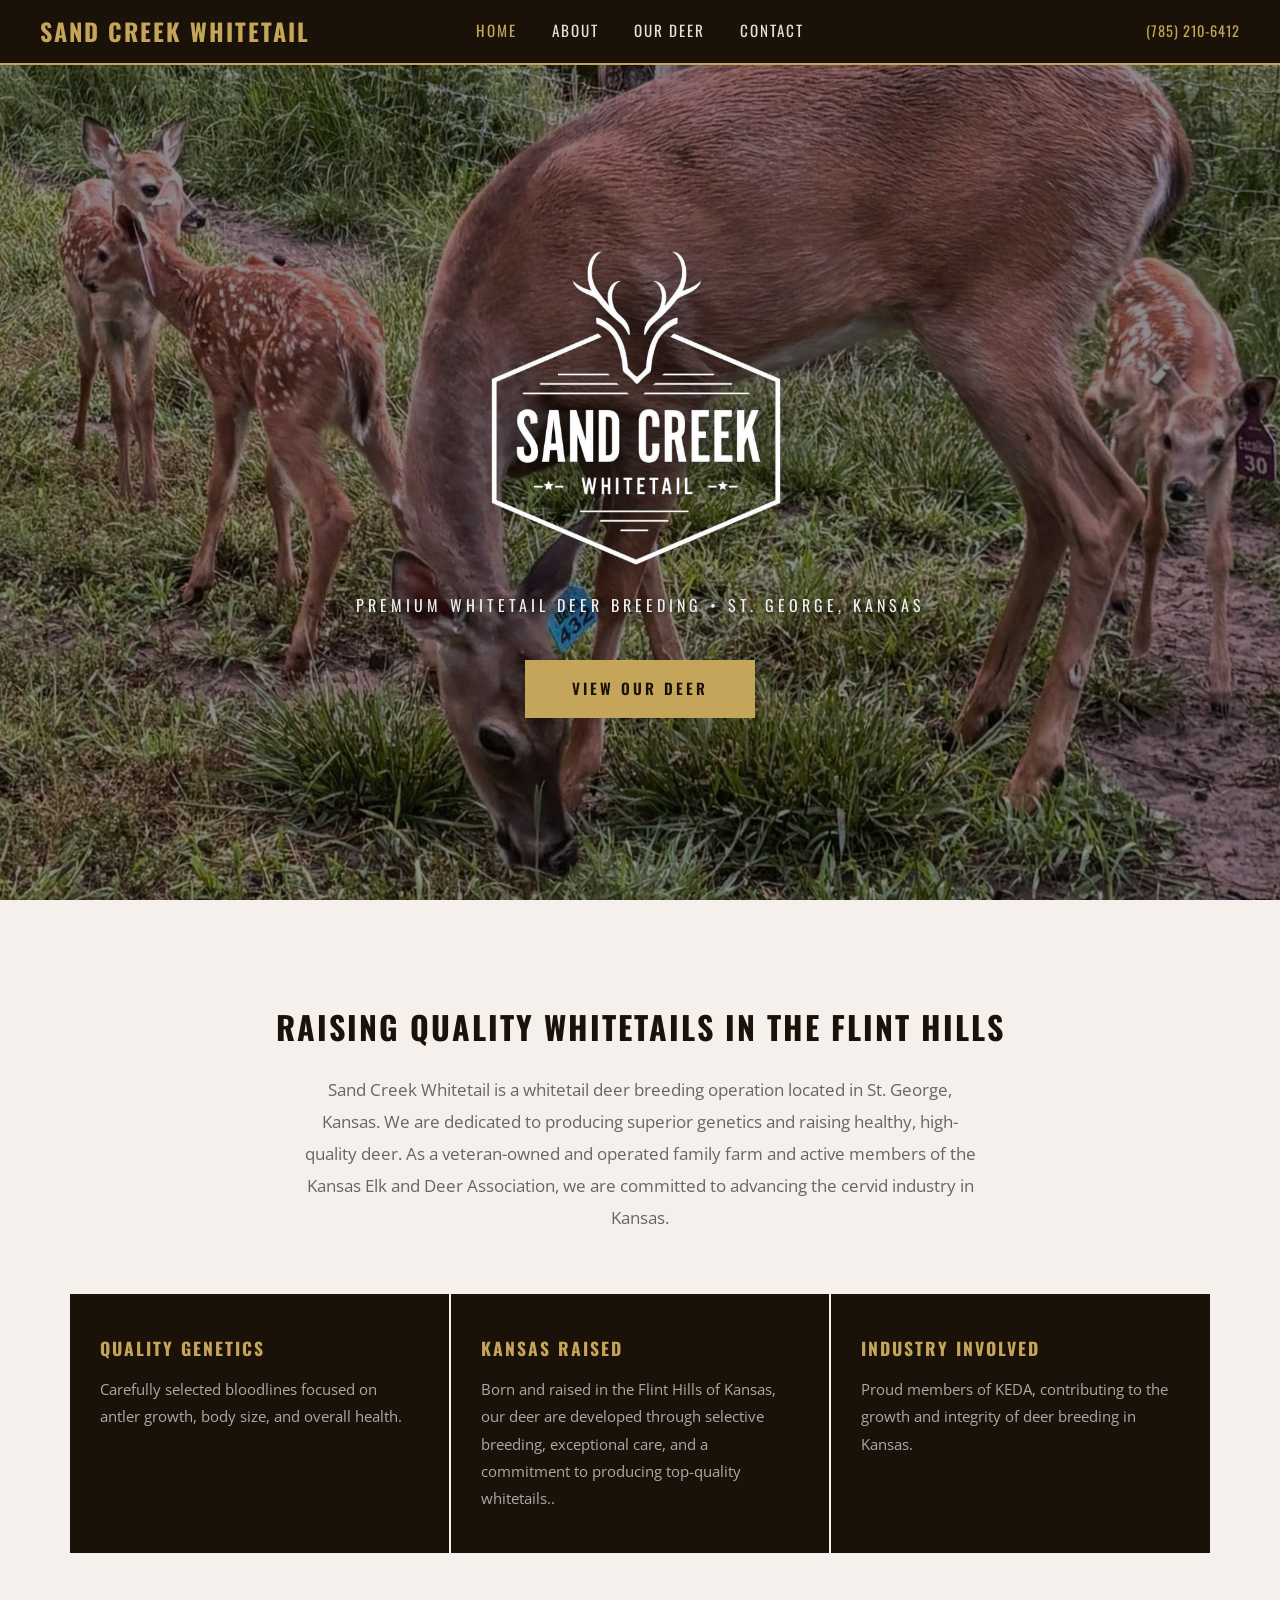
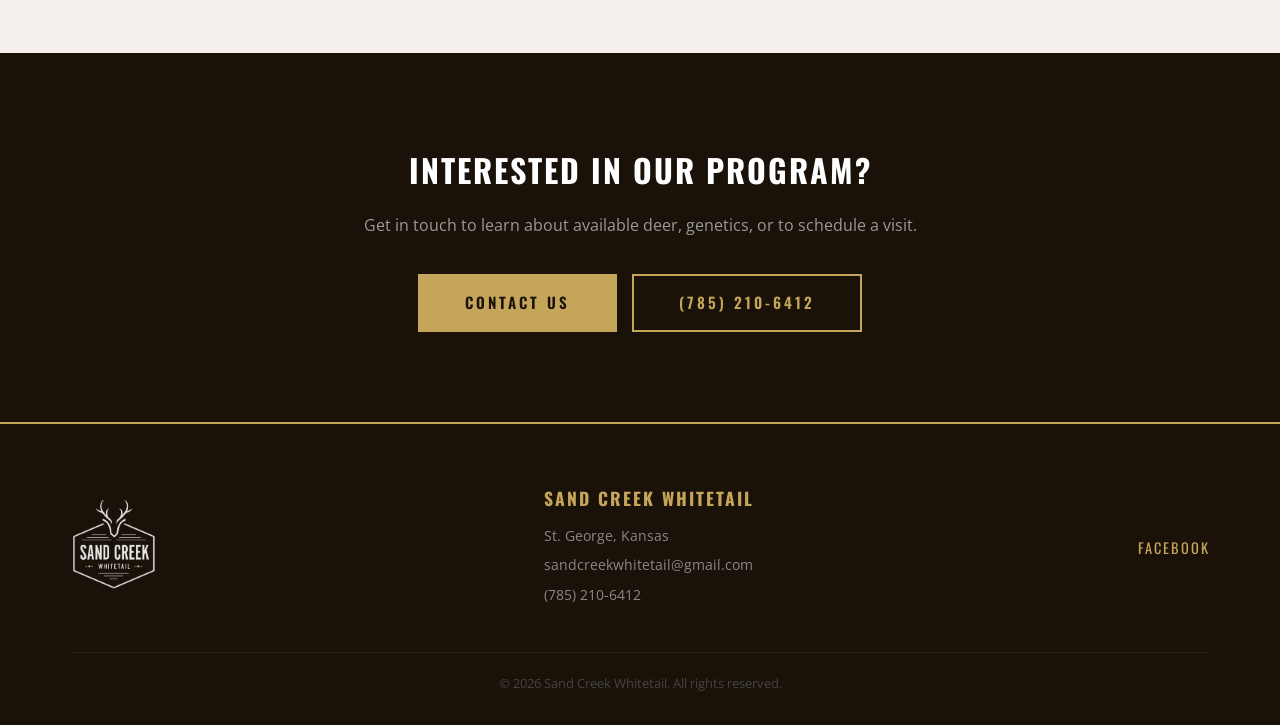
==== commit af19ce58: "navbar logo left, nav centered, wider about photos" ====
--- a/index.html
+++ b/index.html
@@ -42,7 +42,7 @@
     <section class="intro">
         <div class="container">
             <h2>Raising Quality Whitetails in the Flint Hills</h2>
-            <p>Sand Creek Whitetail is a whitetail deer breeding operation located in St. George, Kansas. We are dedicated to producing superior genetics and raising healthy, high-quality deer. As active members of the Kansas Elk and Deer Association, we are committed to advancing the captive cervid industry in Kansas.</p>
+            <p>Sand Creek Whitetail is a whitetail deer breeding operation located in St. George, Kansas. We are dedicated to producing superior genetics and raising healthy, high-quality deer. As a veteran-owned and operated family farm and active members of the Kansas Elk and Deer Association, we are committed to advancing the cervid industry in Kansas.</p>
             <div class="features">
                 <div class="feature">
                     <h3>Quality Genetics</h3>
@@ -50,7 +50,7 @@
                 </div>
                 <div class="feature">
                     <h3>Kansas Raised</h3>
-                    <p>Our deer are born and raised in the Flint Hills of Kansas, adapted to the local climate and conditions.</p>
+                    <p>Born and raised in the Flint Hills of Kansas, our deer are developed through selective breeding, exceptional care, and a commitment to producing top-quality whitetails..</p>
                 </div>
                 <div class="feature">
                     <h3>Industry Involved</h3>
--- a/css/style.css
+++ b/css/style.css
@@ -25,6 +25,12 @@
     z-index: 1000;
 }
 
+.nav-links {
+    position: absolute;
+    left: 50%;
+    transform: translateX(-50%);
+}
+
 .logo a {
     font-family: 'Oswald', sans-serif;
     font-size: 1.5rem;
@@ -214,7 +220,7 @@
 
 .about-layout {
     display: grid;
-    grid-template-columns: 250px 1fr 250px;
+    grid-template-columns: 1fr 320px 1fr;
     gap: 40px;
     align-items: start;
 }
@@ -223,7 +229,7 @@
 
 .about-img {
     width: 100%;
-    height: 480px;
+    height: auto;
     object-fit: cover;
     object-position: top center;
     display: block;
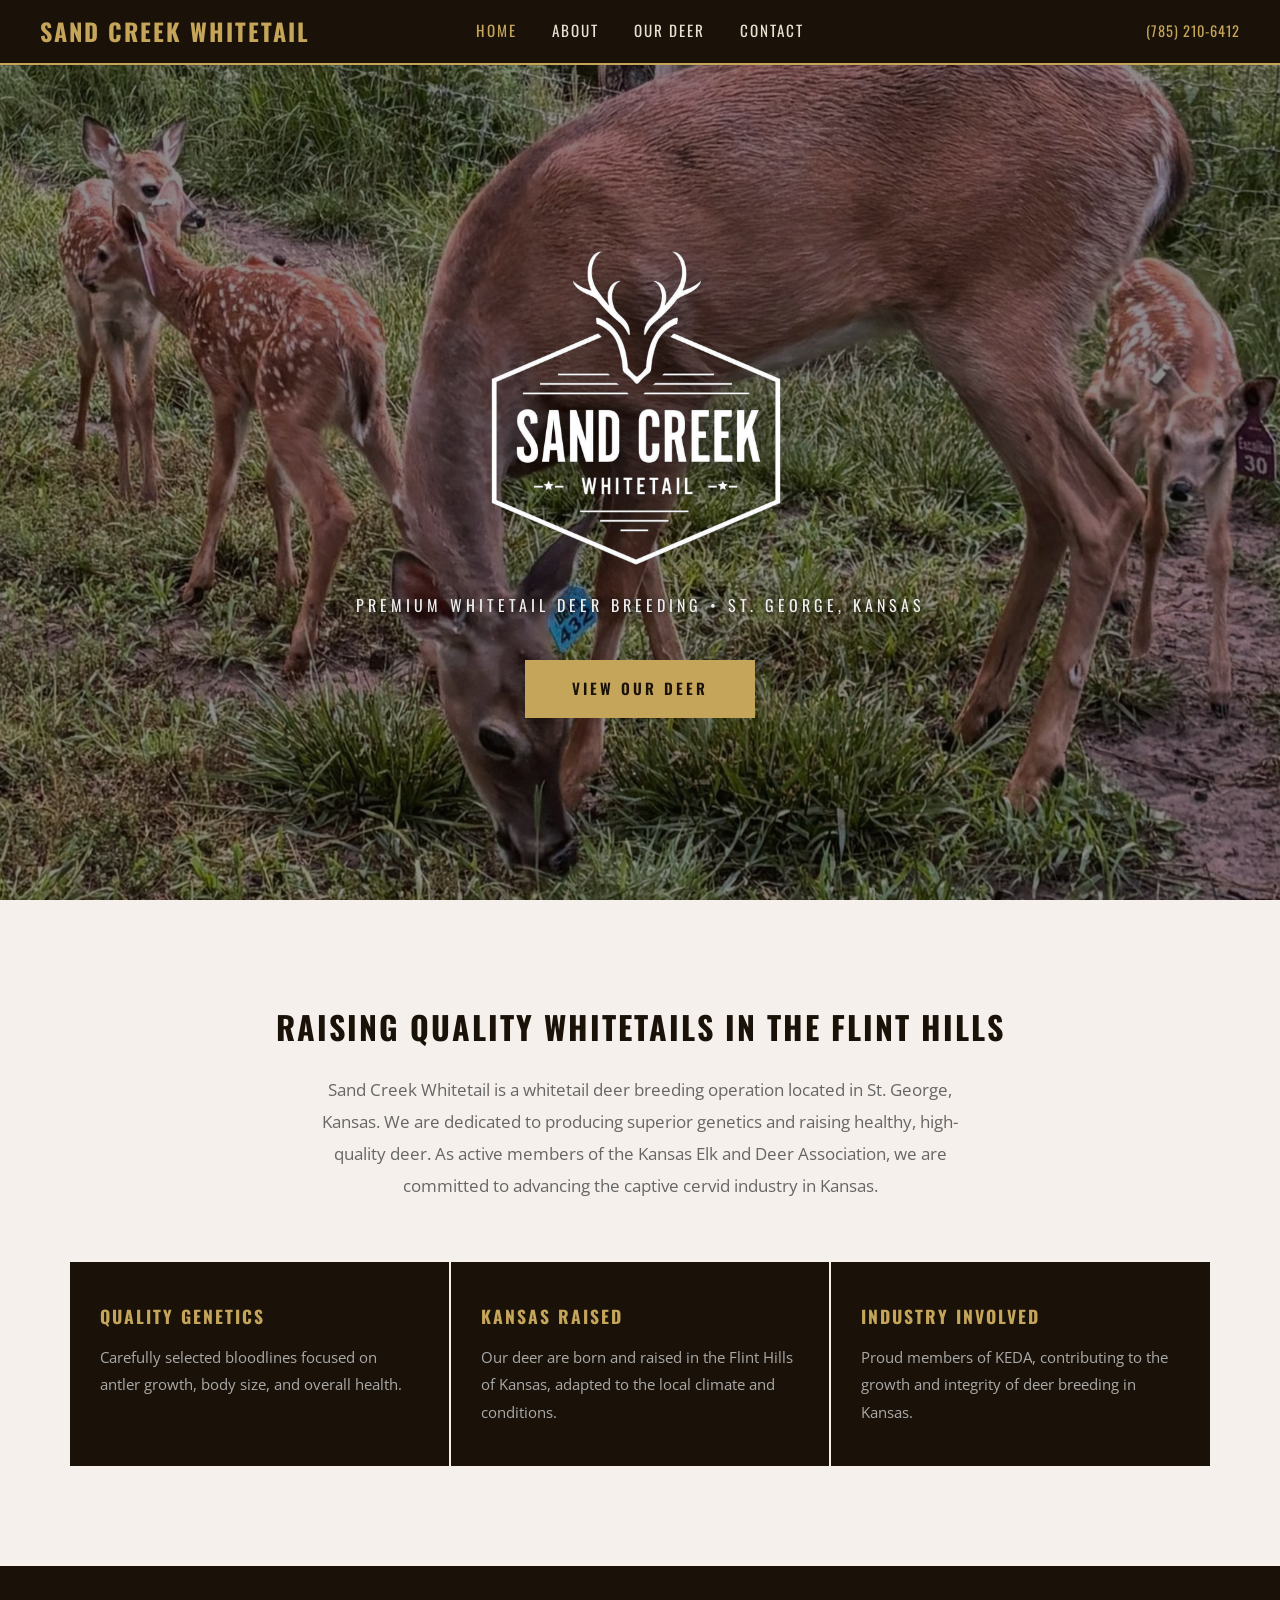
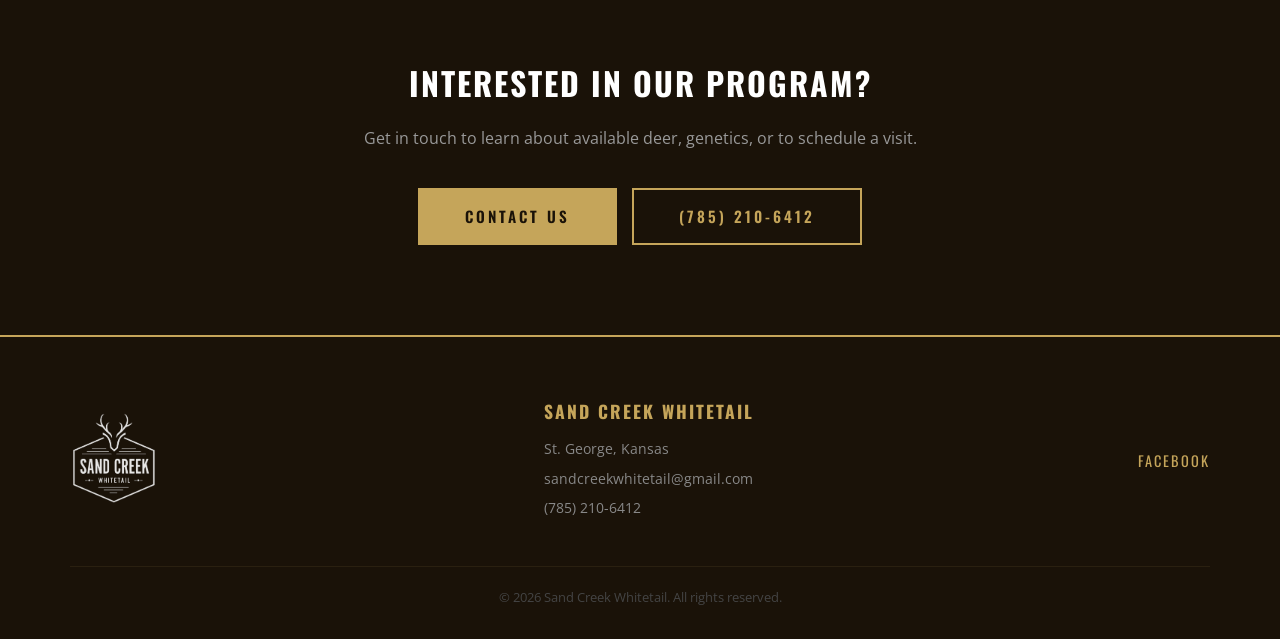
==== commit c5289e1d: "wider about text column" ====
--- a/index.html
+++ b/index.html
@@ -42,7 +42,7 @@
     <section class="intro">
         <div class="container">
             <h2>Raising Quality Whitetails in the Flint Hills</h2>
-            <p>Sand Creek Whitetail is a whitetail deer breeding operation located in St. George, Kansas. We are dedicated to producing superior genetics and raising healthy, high-quality deer. As a veteran-owned and operated family farm and active members of the Kansas Elk and Deer Association, we are committed to advancing the cervid industry in Kansas.</p>
+            <p>Sand Creek Whitetail is a whitetail deer breeding operation located in St. George, Kansas. We are dedicated to producing superior genetics and raising healthy, high-quality deer. As active members of the Kansas Elk and Deer Association, we are committed to advancing the captive cervid industry in Kansas.</p>
             <div class="features">
                 <div class="feature">
                     <h3>Quality Genetics</h3>
@@ -50,7 +50,7 @@
                 </div>
                 <div class="feature">
                     <h3>Kansas Raised</h3>
-                    <p>Born and raised in the Flint Hills of Kansas, our deer are developed through selective breeding, exceptional care, and a commitment to producing top-quality whitetails..</p>
+                    <p>Our deer are born and raised in the Flint Hills of Kansas, adapted to the local climate and conditions.</p>
                 </div>
                 <div class="feature">
                     <h3>Industry Involved</h3>
--- a/css/style.css
+++ b/css/style.css
@@ -220,7 +220,7 @@
 
 .about-layout {
     display: grid;
-    grid-template-columns: 1fr 320px 1fr;
+    grid-template-columns: 1fr 500px 1fr;
     gap: 40px;
     align-items: start;
 }
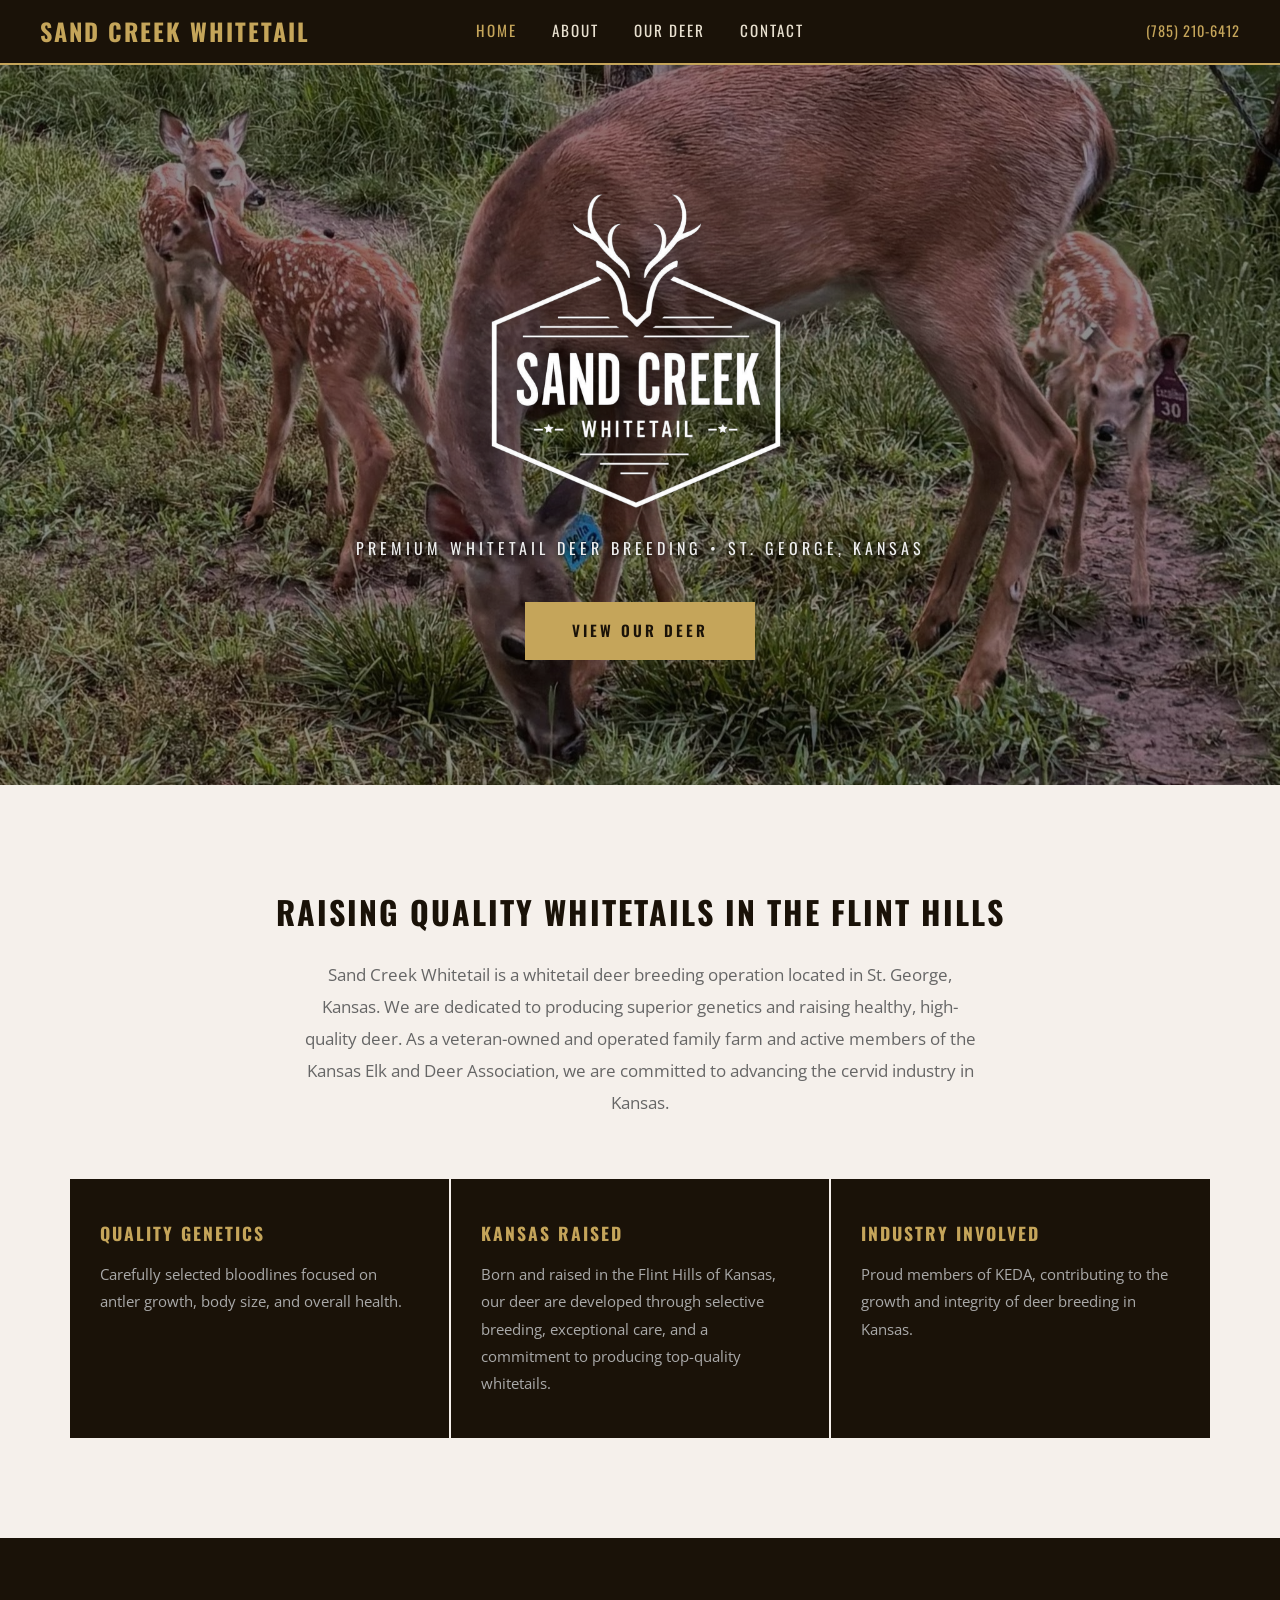
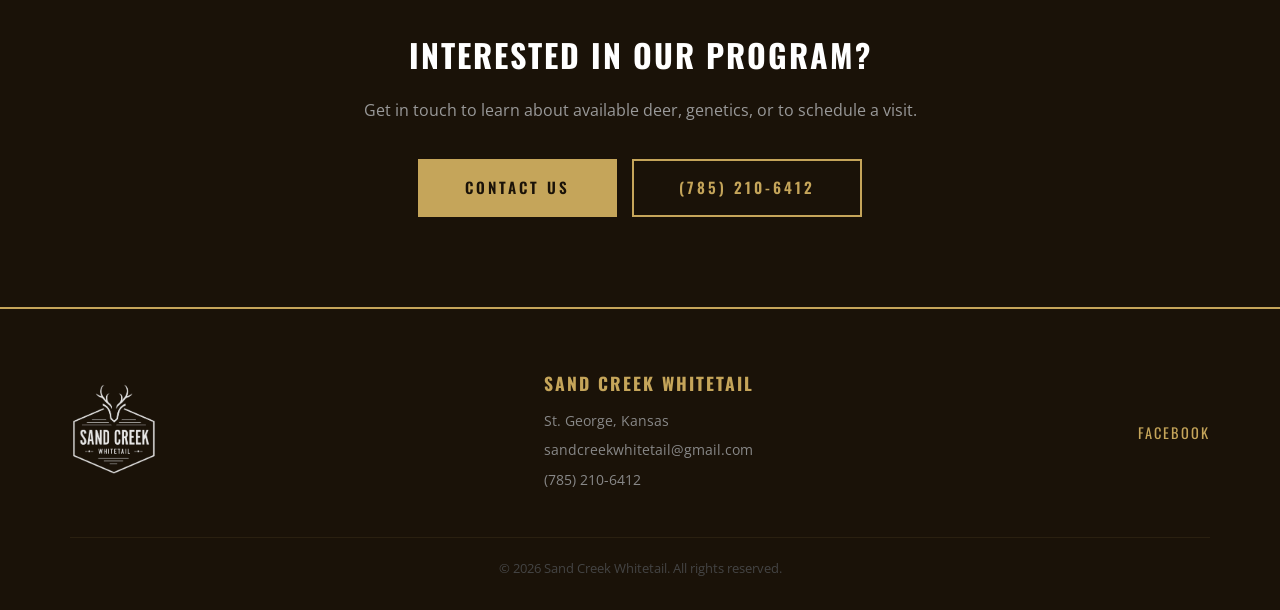
==== commit 5a79c464: "your message" ====
--- a/index.html
+++ b/index.html
@@ -42,7 +42,7 @@
     <section class="intro">
         <div class="container">
             <h2>Raising Quality Whitetails in the Flint Hills</h2>
-            <p>Sand Creek Whitetail is a whitetail deer breeding operation located in St. George, Kansas. We are dedicated to producing superior genetics and raising healthy, high-quality deer. As active members of the Kansas Elk and Deer Association, we are committed to advancing the captive cervid industry in Kansas.</p>
+            <p>Sand Creek Whitetail is a whitetail deer breeding operation located in St. George, Kansas. We are dedicated to producing superior genetics and raising healthy, high-quality deer. As a veteran-owned and operated family farm and active members of the Kansas Elk and Deer Association, we are committed to advancing the cervid industry in Kansas.</p>
             <div class="features">
                 <div class="feature">
                     <h3>Quality Genetics</h3>
@@ -50,7 +50,7 @@
                 </div>
                 <div class="feature">
                     <h3>Kansas Raised</h3>
-                    <p>Our deer are born and raised in the Flint Hills of Kansas, adapted to the local climate and conditions.</p>
+                    <p>Born and raised in the Flint Hills of Kansas, our deer are developed through selective breeding, exceptional care, and a commitment to producing top-quality whitetails.</p>
                 </div>
                 <div class="feature">
                     <h3>Industry Involved</h3>
--- a/css/style.css
+++ b/css/style.css
@@ -76,8 +76,9 @@
 /* ── HERO SLIDESHOW ── */
 .hero-slideshow {
     position: relative;
-    height: calc(100vh - 65px);
-    min-height: 600px;
+    height: 56.25vw;
+    max-height: calc(100vh - 65px);
+    min-height: 400px;
     overflow: hidden;
 }
 
@@ -88,7 +89,7 @@
     top: 0; left: 0;
     width: 100%; height: 100%;
     background-size: cover;
-    background-position: top center;
+    background-position: center center;
     opacity: 0;
     transition: opacity 1.5s ease-in-out;
 }
@@ -205,7 +206,7 @@
 .cta p { margin-bottom: 35px; font-size: 1rem; color: #999; }
 
 /* ── PAGE HEADER ── */
-.page-header { background: #1a1208; padding: 80px 20px; text-align: center; border-bottom: 2px solid #c5a55a; }
+.page-header { background: #1a1208; padding: 30px 20px; text-align: center; border-bottom: 2px solid #c5a55a; }
 
 .page-header h1 {
     font-family: 'Oswald', sans-serif;
@@ -216,24 +217,27 @@
 }
 
 /* ── ABOUT ── */
-.about-content { padding: 80px 20px; background: #f5f0eb; }
+.about-content { padding: 80px 0; background: #f5f0eb; }
 
 .about-layout {
     display: grid;
-    grid-template-columns: 1fr 500px 1fr;
-    gap: 40px;
-    align-items: start;
-}
-
-.about-img-col { flex-shrink: 0; }
+    grid-template-columns: 420px 1fr 420px;
+    gap: 0;
+    align-items: stretch;
+    width: 100%;
+}
+
+.about-img-col {
+    overflow: hidden;
+    display: flex;
+}
 
 .about-img {
     width: 100%;
-    height: auto;
+    height: 100%;
     object-fit: cover;
     object-position: top center;
     display: block;
-    box-shadow: 0 4px 20px rgba(0,0,0,0.15);
 }
 
 .about-text h2 {
@@ -247,6 +251,7 @@
     padding-bottom: 8px;
 }
 
+.about-text { padding: 40px 40px; }
 .about-text h2:first-child { margin-top: 0; }
 .about-text p { margin-bottom: 15px; color: #555; font-size: 1rem; line-height: 1.8; }
 
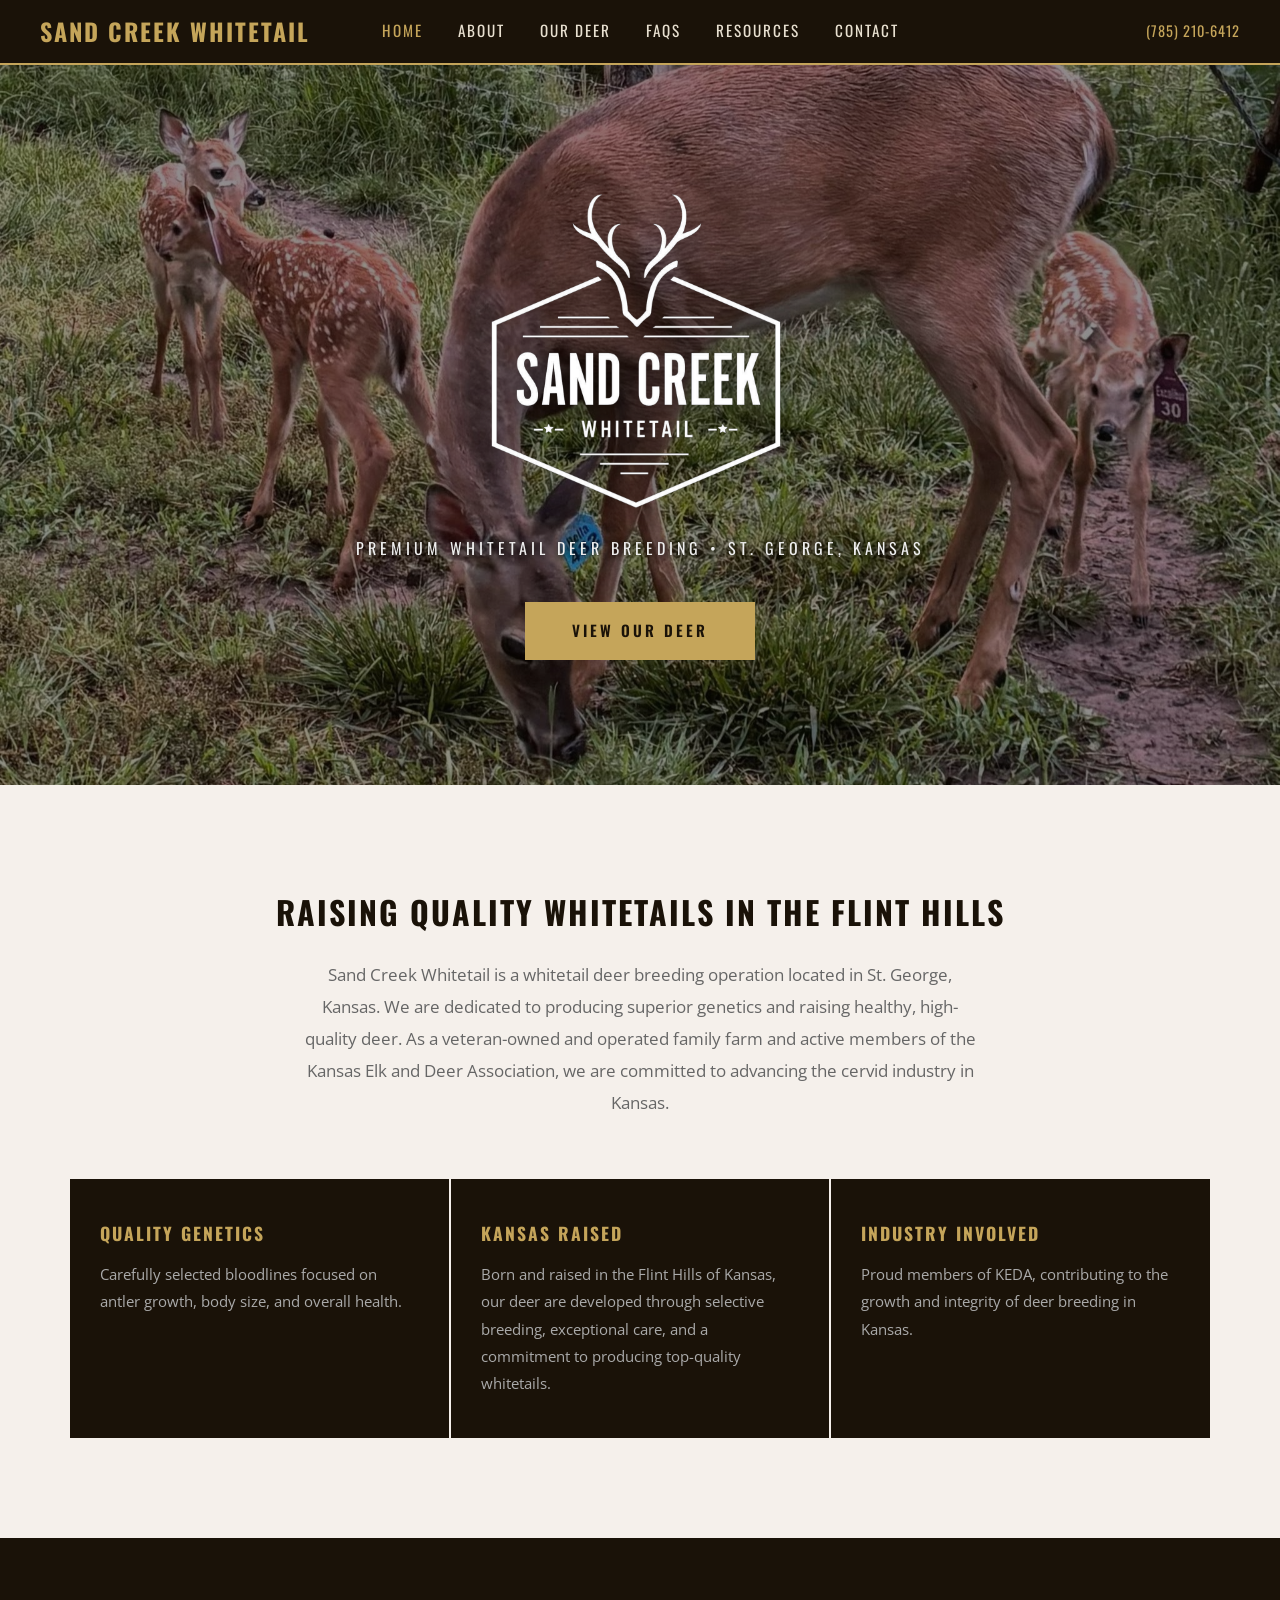
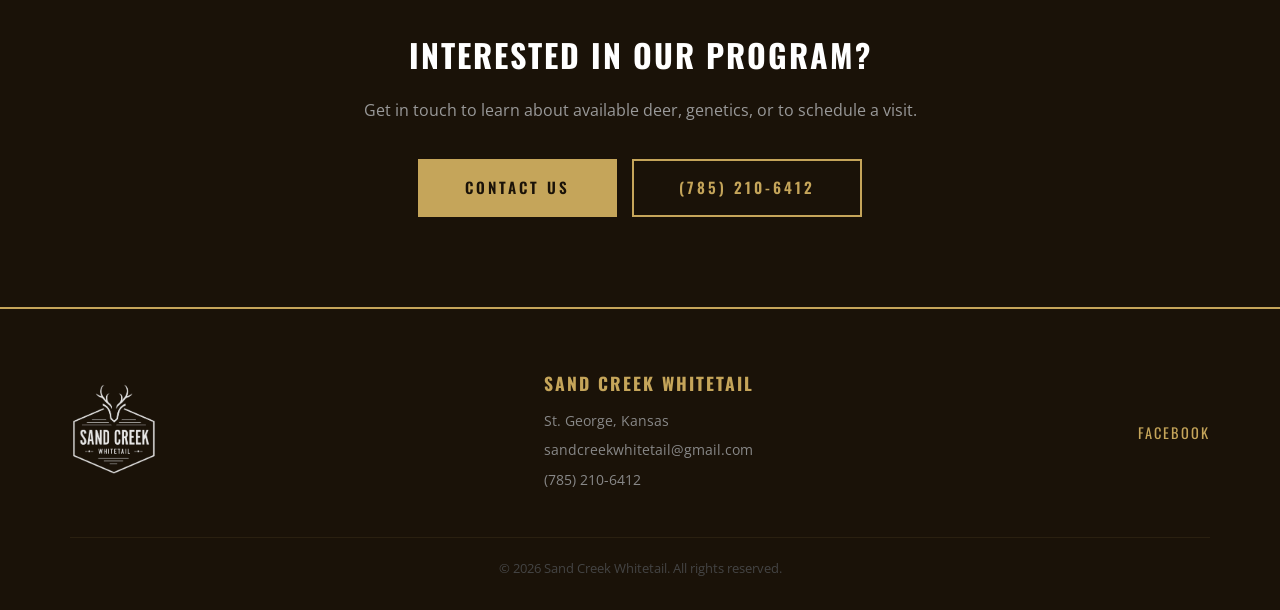
==== commit 9abb9cbe: "Add FAQs and industry resources pages" ====
--- a/index.html
+++ b/index.html
@@ -17,6 +17,8 @@
             <li><a href="index.html" class="active">Home</a></li>
             <li><a href="about.html">About</a></li>
             <li><a href="our-deer.html">Our Deer</a></li>
+            <li><a href="faqs.html">FAQs</a></li>
+            <li><a href="resources.html">Resources</a></li>
             <li><a href="contact.html">Contact</a></li>
         </ul>
         <div class="nav-phone">
@@ -84,7 +86,7 @@
                     <p><a href="tel:7852106412">(785) 210-6412</a></p>
                 </div>
                 <div class="footer-social">
-                    <a href="https://www.facebook.com/sandcreekwhitetail" target="_blank">Facebook</a>
+                    <a href="https://www.facebook.com/profile.php?id=100083335899087" target="_blank">Facebook</a>
                 </div>
             </div>
             <div class="footer-bottom">
--- a/css/style.css
+++ b/css/style.css
@@ -11,7 +11,7 @@
 a { text-decoration: none; color: inherit; }
 .container { max-width: 1200px; margin: 0 auto; padding: 0 30px; }
 
-/* ── NAVBAR (always solid, always above content) ── */
+/* ── NAVBAR ── */
 .navbar {
     display: flex;
     justify-content: space-between;
@@ -25,12 +25,6 @@
     z-index: 1000;
 }
 
-.nav-links {
-    position: absolute;
-    left: 50%;
-    transform: translateX(-50%);
-}
-
 .logo a {
     font-family: 'Oswald', sans-serif;
     font-size: 1.5rem;
@@ -45,6 +39,9 @@
     display: flex;
     list-style: none;
     gap: 35px;
+    position: absolute;
+    left: 50%;
+    transform: translateX(-50%);
 }
 
 .nav-links a {
@@ -365,7 +362,7 @@
 
     .nav-links {
         display: none;
-        position: absolute;
+        position: fixed;
         top: 65px;
         left: 0;
         width: 100%;
@@ -373,8 +370,9 @@
         flex-direction: column;
         padding: 20px 30px;
         gap: 15px;
-        z-index: 200;
+        z-index: 9999;
         border-bottom: 2px solid #c5a55a;
+        transform: none;
     }
 
     .nav-links.active { display: flex; }
@@ -384,8 +382,20 @@
     .hero-logo { width: 220px; }
 
     .about-layout { grid-template-columns: 1fr; }
-    .about-img { height: 280px; }
+    .about-img { height: 380px; object-position: top center; }
+    .about-img-2 { object-position: center center; }
     .deer-detail-grid { grid-template-columns: 1fr; }
     .contact-grid { grid-template-columns: 1fr; }
     .footer-content { flex-direction: column; text-align: center; }
 }
+
+/* FAQ and resources pages */
+.faq-content, .resources-content { padding: 60px 0; background: #f5f0eb; }
+.faq-list, .resources-list { max-width: 900px; }
+.faq-item, .resource-item { background: #fff; padding: 28px 32px; margin-bottom: 18px; border-left: 4px solid #c5a55a; }
+.faq-item h2, .resource-item h2 { margin: 0 0 12px; color: #1a1208; font-size: 1.4rem; }
+.faq-item p, .resource-item p { margin: 0; color: #555; line-height: 1.8; }
+.resource-item { display: block; text-decoration: none; transition: background-color 0.25s ease; }
+.resource-item:hover { background: #fbf8f1; }
+.resource-item span { display: inline-block; margin-top: 16px; color: #8d7032; font-family: 'Oswald', sans-serif; font-size: 0.9rem; font-weight: 600; letter-spacing: 1px; text-transform: uppercase; }
+
